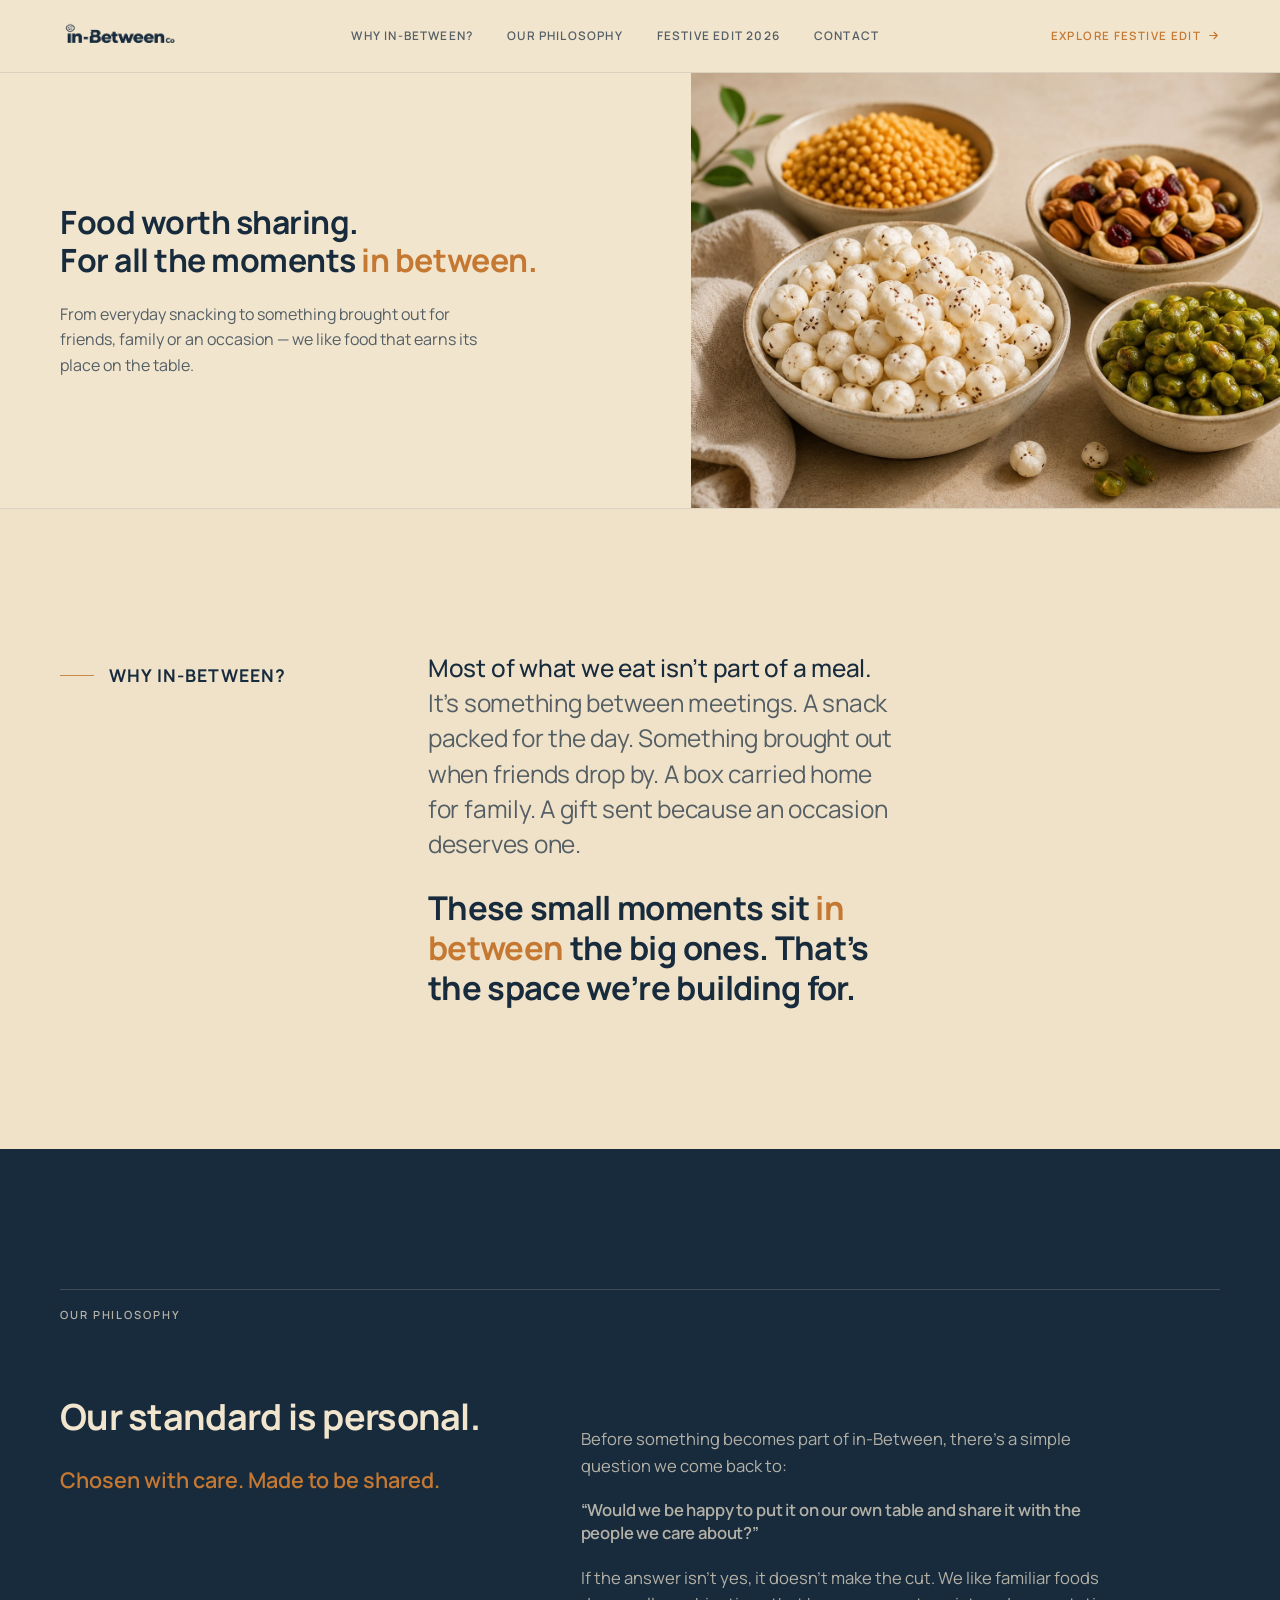
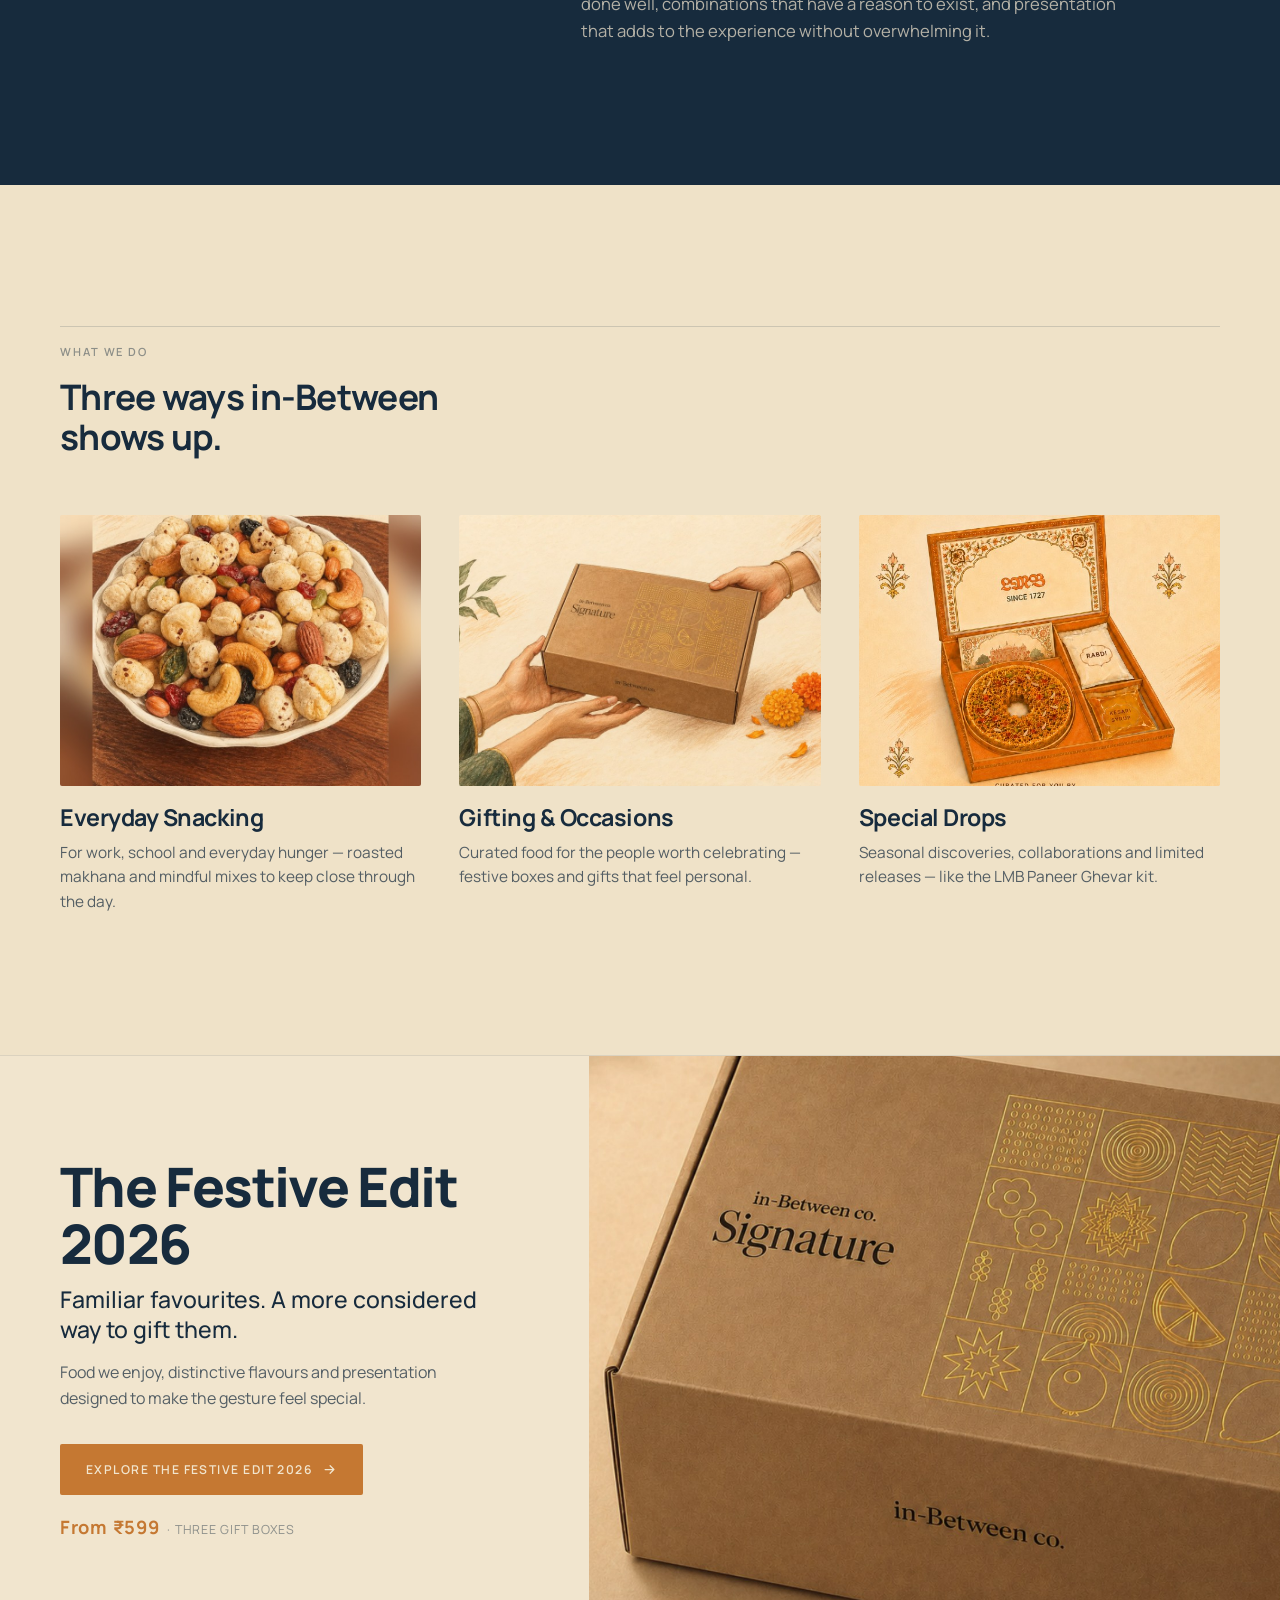
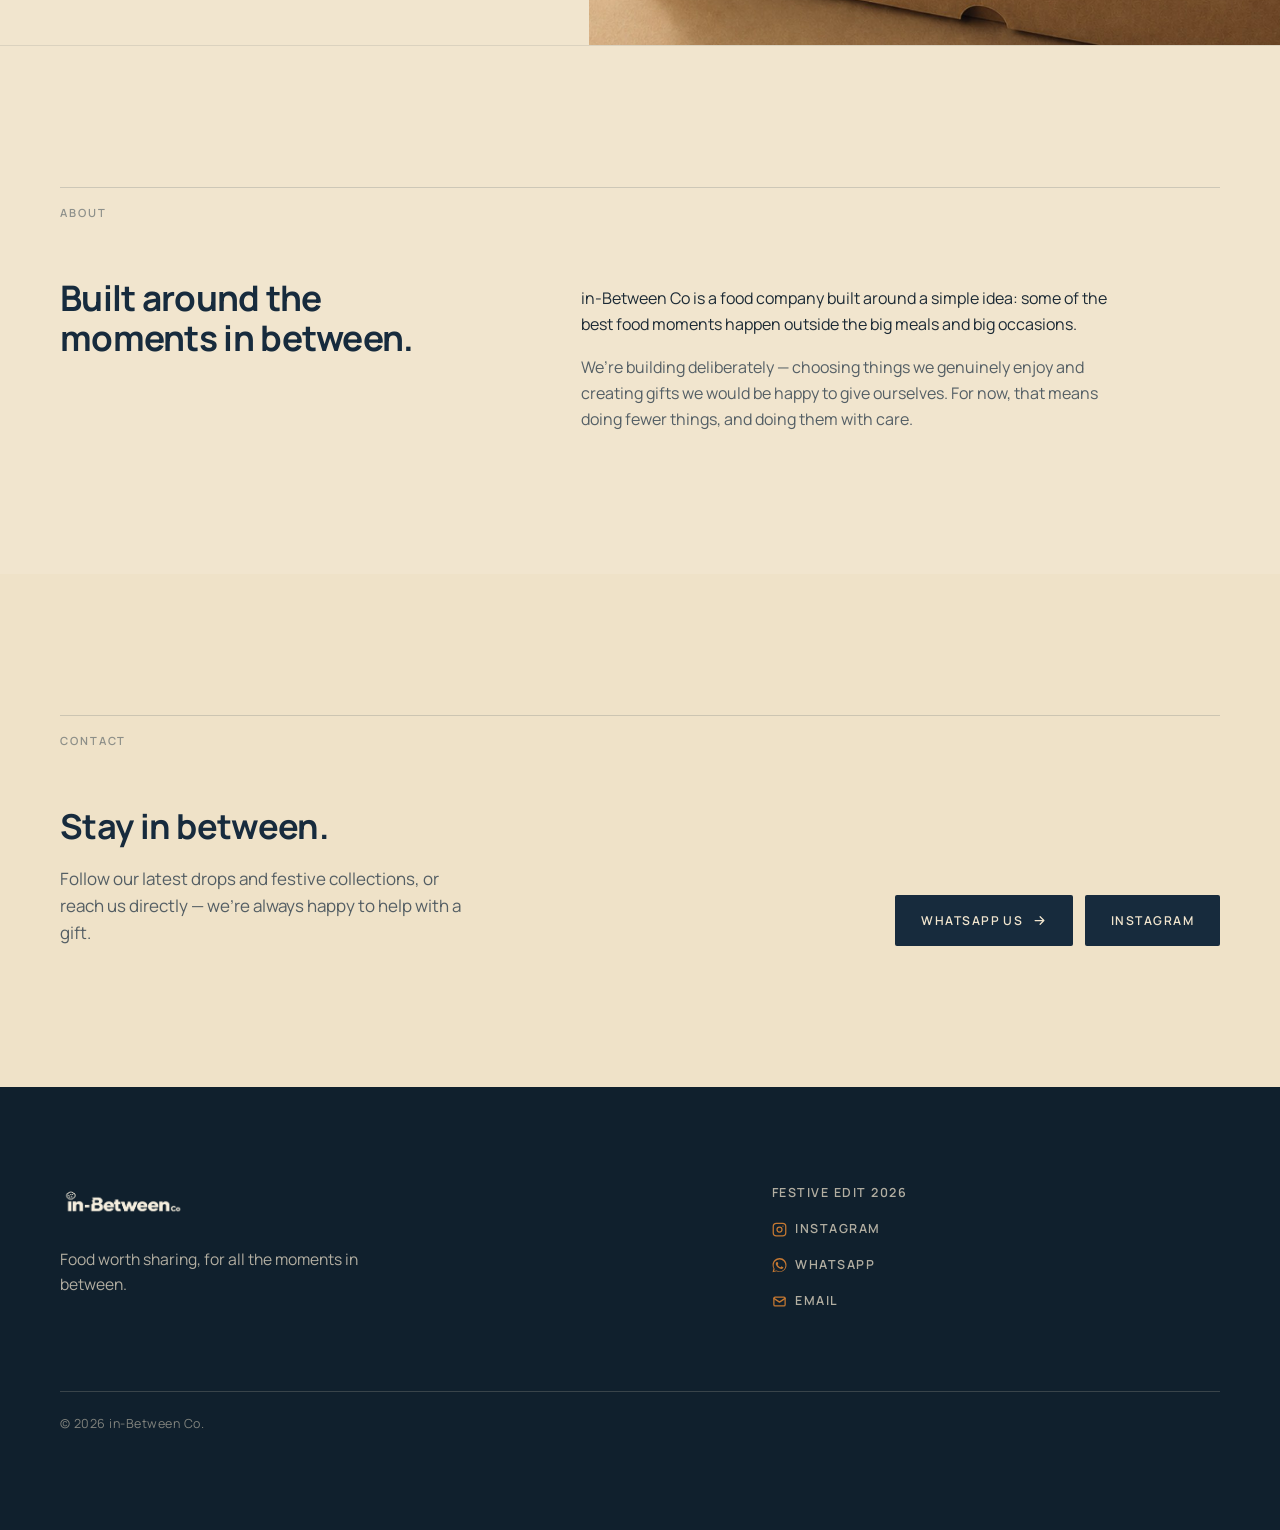
==== index.html @ cd6dfd9f "Everyday Snacking tile: show the full bowl clearly Recompose the tile so the whole bowl and rim are " ====
<!doctype html>
<html lang="en">
<head>
  <meta charset="utf-8" />
  <meta name="viewport" content="width=device-width, initial-scale=1" />
  <title>in-Between Co | Food worth sharing</title>
  <meta name="description" content="Food worth sharing, for all the moments in between. Explore The Festive Edit 2026 — the Signature, Prestige and Dry Fruit Quartet gift boxes from in-Between Co." />
  <meta name="theme-color" content="#172B3D" />
  <meta property="og:title" content="in-Between Co | Food worth sharing" />
  <meta property="og:description" content="For all the moments in between. Explore The Festive Edit 2026." />
  <meta property="og:type" content="website" />
  <meta property="og:image" content="assets/hero.jpg" />
  <link rel="icon" href="assets/logo.png" />
  <link rel="preconnect" href="https://fonts.googleapis.com" />
  <link rel="preconnect" href="https://fonts.gstatic.com" crossorigin />
  <link href="https://fonts.googleapis.com/css2?family=Manrope:wght@300;400;500;600;700;800&display=swap" rel="stylesheet" />
  <link rel="stylesheet" href="css/styles.css?v=10" />
  <script>document.documentElement.className += " js";</script>
</head>
<body>

  <header class="header" id="header">
    <div class="wrap nav">
      <a class="nav__logo" href="index.html" aria-label="in-Between Co home"><img src="assets/logo.png" alt="in-Between Co" /></a>
      <nav class="nav__links" aria-label="Primary">
        <a href="#why">Why in-Between?</a>
        <a href="#philosophy">Our Philosophy</a>
        <a href="#festive">Festive Edit 2026</a>
        <a href="#contact">Contact</a>
      </nav>
      <div class="nav__right">
        <a class="nav__cta desk" href="festive.html">Explore Festive Edit
          <svg viewBox="0 0 24 24" fill="none" stroke="currentColor" stroke-width="2" stroke-linecap="round" stroke-linejoin="round"><path d="M5 12h14M13 6l6 6-6 6"/></svg>
        </a>
        <button class="nav__toggle" id="navToggle" aria-label="Open menu" aria-expanded="false" aria-controls="mobileNav"><span></span><span></span><span></span></button>
      </div>
    </div>
  </header>

  <nav class="mobile-nav" id="mobileNav" aria-label="Mobile">
    <a class="mlink" href="#why">Why in-Between?</a>
    <a class="mlink" href="#philosophy">Our Philosophy</a>
    <a class="mlink" href="#festive">Festive Edit 2026</a>
    <a class="mlink" href="#contact">Contact</a>
    <div class="mobile-nav__foot">
      <a class="btn btn--saffron" href="festive.html">Explore the Festive Edit 2026
        <svg viewBox="0 0 24 24" fill="none" stroke="currentColor" stroke-width="2" stroke-linecap="round" stroke-linejoin="round"><path d="M5 12h14M13 6l6 6-6 6"/></svg>
      </a>
    </div>
  </nav>

  <main>

    <!-- 1 — HERO -->
    <section class="hero">
      <div class="split split--tl">
        <div class="split__text">
          <div class="split__inner">
            <h1 class="reveal">Food worth sharing.<br>For all the moments <span class="accent">in between.</span></h1>
            <p class="hero__body reveal d1">From everyday snacking to something brought out for friends, family or an occasion — we like food that earns its place on the table.</p>
          </div>
        </div>
        <div class="split__media hero__media reveal-img">
          <img src="assets/hero.jpg" alt="Bowls of makhana, roasted edamame, dry-fruit mix and millet on a warm neutral table" width="1536" height="1024" fetchpriority="high" />
        </div>
      </div>
    </section>

    <!-- 2 — WHY IN-BETWEEN -->
    <section class="why section" id="why">
      <div class="wrap">
        <div class="why__grid">
          <div class="why__aside reveal">
            <span class="label">Why in-Between?</span>
          </div>
          <p class="why__stanza reveal d1">
            Most of what we eat isn’t part of a meal.<br>
            <span class="soft">It’s something between meetings. A snack packed for the day. Something brought out when friends drop by. A box carried home for family. A gift sent because an occasion deserves one.</span>
            <span class="why__final">These small moments sit <span class="accent">in between</span> the big ones. That’s the space we’re building for.</span>
          </p>
        </div>
      </div>
    </section>

    <!-- 3 — OUR PHILOSOPHY -->
    <section class="philosophy section" id="philosophy">
      <div class="wrap">
        <div class="marker reveal"><span>Our Philosophy</span></div>
        <div class="philosophy__grid">
          <div class="philosophy__lead">
            <h2 class="reveal">Our standard is personal.</h2>
            <p class="close reveal d1">Chosen with care. Made to be shared.</p>
          </div>
          <div class="philosophy__main">
            <div class="philosophy__body">
              <p class="reveal">Before something becomes part of in-Between, there’s a simple question we come back to:</p>
              <p class="philosophy__q reveal d1">“Would we be happy to put it on our own table and share it with the people we care about?”</p>
              <p class="reveal d2">If the answer isn’t yes, it doesn’t make the cut. We like familiar foods done well, combinations that have a reason to exist, and presentation that adds to the experience without overwhelming it.</p>
            </div>
          </div>
        </div>
      </div>
    </section>

    <!-- 4 — WHAT WE DO (brand architecture) -->
    <section class="pillars section" id="what">
      <div class="wrap">
        <div class="pillars__head">
          <div class="marker reveal"><span>What we do</span></div>
          <h2 class="reveal d1">Three ways in-Between shows up.</h2>
        </div>
        <div class="pillars__grid">
          <article class="pillar reveal">
            <div class="pillar__media reveal-img"><img src="assets/snacking-bowl.jpg?v=2" alt="A full bowl of roasted makhana and dry-fruit mix" loading="lazy" /></div>
            <h3>Everyday Snacking</h3>
            <p>For work, school and everyday hunger — roasted makhana and mindful mixes to keep close through the day.</p>
          </article>
          <article class="pillar reveal d1">
            <div class="pillar__media reveal-img"><img src="assets/gifting-box.jpg" alt="Two people passing an in-Between Co Signature gift box" loading="lazy" /></div>
            <h3>Gifting &amp; Occasions</h3>
            <p>Curated food for the people worth celebrating — festive boxes and gifts that feel personal.</p>
          </article>
          <article class="pillar reveal d2">
            <div class="pillar__media reveal-img"><img src="assets/special-drop.jpg" alt="The LMB Paneer Ghevar kit — an in-Between festive collaboration with LMB Jaipur" loading="lazy" /></div>
            <h3>Special Drops</h3>
            <p>Seasonal discoveries, collaborations and limited releases — like the LMB Paneer Ghevar kit.</p>
          </article>
        </div>
      </div>
    </section>

    <!-- 5 — FESTIVE EDIT (routes to the full collection on festive.html) -->
    <section class="festband" id="festive">
      <div class="split split--tl">
        <div class="split__text">
          <div class="split__inner">
            <h2 class="reveal">The Festive Edit 2026</h2>
            <p class="festband__sub reveal d1">Familiar favourites. A more considered way to gift them.</p>
            <p class="festband__body reveal d2">Food we enjoy, distinctive flavours and presentation designed to make the gesture feel special.</p>
            <div class="festband__actions reveal d2">
              <a class="btn btn--saffron" href="festive.html">Explore the Festive Edit 2026
                <svg viewBox="0 0 24 24" fill="none" stroke="currentColor" stroke-width="2" stroke-linecap="round" stroke-linejoin="round"><path d="M5 12h14M13 6l6 6-6 6"/></svg>
              </a>
              <span class="festband__note"><b>From ₹599</b> · three gift boxes</span>
            </div>
          </div>
        </div>
        <div class="split__media reveal-img">
          <img src="assets/signature-closed.jpg?v=2" alt="The in-Between Signature festive gift box, closed" width="1050" height="970" loading="lazy" />
        </div>
      </div>
    </section>

    <!-- 6 — ABOUT -->
    <section class="about section">
      <div class="wrap">
        <div class="marker reveal"><span>About</span></div>
        <div class="about__grid" style="margin-top:clamp(32px,5vw,56px)">
          <h2 class="reveal">Built around the moments in between.</h2>
          <div class="about__body">
            <p class="reveal d1">in-Between Co is a food company built around a simple idea: some of the best food moments happen outside the big meals and big occasions.</p>
            <p class="reveal d2">We’re building deliberately — choosing things we genuinely enjoy and creating gifts we would be happy to give ourselves. For now, that means doing fewer things, and doing them with care.</p>
          </div>
        </div>
      </div>
    </section>

    <!-- 7 — CONTACT -->
    <section class="contact section" id="contact">
      <div class="wrap">
        <div class="marker reveal"><span>Contact</span></div>
        <div class="contact__grid" style="margin-top:clamp(32px,5vw,56px)">
          <div>
            <h2 class="reveal">Stay in between.</h2>
            <p class="contact__body reveal d1">Follow our latest drops and festive collections, or reach us directly — we’re always happy to help with a gift.</p>
          </div>
          <div class="contact__cta reveal d1" style="display:flex;gap:12px;flex-wrap:wrap">
            <a class="btn" href="https://wa.me/919910493207?text=Hi%20in-Between%20Co%2C%20I'd%20like%20to%20know%20more." target="_blank" rel="noopener">WhatsApp us
              <svg viewBox="0 0 24 24" fill="none" stroke="currentColor" stroke-width="2" stroke-linecap="round" stroke-linejoin="round"><path d="M5 12h14M13 6l6 6-6 6"/></svg>
            </a>
            <a class="btn btn--outline" href="https://instagram.com/eatinbetween.co" target="_blank" rel="noopener">Instagram</a>
          </div>
        </div>
      </div>
    </section>

  </main>

  <footer class="footer">
    <div class="wrap">
      <div class="footer__top">
        <div>
          <img class="footer__logo" src="assets/logo-light.png" alt="in-Between Co" />
          <p class="footer__tag">Food worth sharing, for all the moments in between.</p>
        </div>
        <nav class="footer__links" aria-label="Footer">
          <a href="festive.html">Festive Edit 2026</a>
          <a href="https://instagram.com/eatinbetween.co" target="_blank" rel="noopener" aria-label="Instagram">
            <svg viewBox="0 0 24 24" fill="none" stroke="currentColor" stroke-width="2" stroke-linecap="round" stroke-linejoin="round"><rect x="2" y="2" width="20" height="20" rx="5"/><circle cx="12" cy="12" r="4"/><circle cx="17.5" cy="6.5" r="1" fill="currentColor" stroke="none"/></svg>
            Instagram
          </a>
          <a href="https://wa.me/919910493207" target="_blank" rel="noopener" aria-label="WhatsApp">
            <svg viewBox="0 0 24 24" fill="currentColor" aria-hidden="true"><path d="M17.5 14.38c-.3-.15-1.76-.87-2.03-.97-.27-.1-.47-.15-.67.15-.2.3-.77.97-.94 1.16-.17.2-.35.22-.65.07-.3-.15-1.26-.46-2.4-1.48-.89-.79-1.49-1.77-1.66-2.07-.17-.3-.02-.46.13-.61.13-.13.3-.35.45-.52.15-.17.2-.3.3-.5.1-.2.05-.37-.02-.52-.08-.15-.67-1.62-.92-2.22-.24-.58-.49-.5-.67-.51l-.57-.01c-.2 0-.52.07-.79.37-.27.3-1.04 1.02-1.04 2.48 0 1.46 1.07 2.88 1.22 3.08.15.2 2.1 3.2 5.08 4.49.71.31 1.26.49 1.69.62.71.23 1.36.19 1.87.12.57-.09 1.76-.72 2.01-1.41.25-.7.25-1.29.17-1.42-.07-.12-.27-.2-.57-.35zM12.05 21.5h-.01a9.4 9.4 0 0 1-4.79-1.31l-.34-.2-3.56.93.95-3.47-.22-.36a9.38 9.38 0 0 1-1.44-5A9.44 9.44 0 0 1 18.7 5.34a9.38 9.38 0 0 1 2.77 6.68 9.45 9.45 0 0 1-9.42 9.48zM20.5 3.49A11.13 11.13 0 0 0 12.05.02C5.9.02.9 5.02.9 11.16c0 1.97.51 3.88 1.5 5.57L.8 22.98l6.4-1.68a11.1 11.1 0 0 0 4.85 1.11h.01c6.15 0 11.15-5 11.15-11.14 0-2.98-1.16-5.78-3.27-7.89z"/></svg>
            WhatsApp
          </a>
          <a href="mailto:Between@eatinbetween.com" aria-label="Email">
            <svg viewBox="0 0 24 24" fill="none" stroke="currentColor" stroke-width="2" stroke-linecap="round" stroke-linejoin="round"><rect x="3" y="5" width="18" height="14" rx="2"/><path d="m3 7 9 6 9-6"/></svg>
            Email
          </a>
        </nav>
      </div>
      <div class="footer__bottom">
        <p>© 2026 in-Between Co.</p>
      </div>
    </div>
  </footer>

  <script src="js/main.js"></script>
</body>
</html>
---- css/styles.css ----
/* ============================================================
   in-Between Co — Website (editorial art direction)
   Brand LOCKED: Instrument Serif + Manrope · warm cream /
   Midnight Indigo / Burnt Saffron / muted ochre.
   Language: editorial, asymmetric, photography-led, squared,
   hairline structure, generous whitespace. No card chrome.
   ============================================================ */

:root {
  --cream:      #F1E5CE;
  --cream-2:    #EFE2C8;   /* slightly deeper cream for alt sections */
  --paper:      #F7EFDD;
  --indigo:     #172B3D;
  --indigo-2:   #10202D;
  --saffron:    #C57832;
  --saffron-deep:#AA6222;
  --ochre:      #B39862;

  --ink:        #1C2A35;
  --ink-soft:   rgba(23,43,61,.72);
  --ink-faint:  rgba(23,43,61,.46);
  --line:       rgba(23,43,61,.16);
  --line-soft:  rgba(23,43,61,.10);
  --on-dark:    #F1E5CE;
  --on-dark-soft: rgba(241,229,206,.72);
  --on-dark-line: rgba(241,229,206,.18);

  --sans:  "Manrope", -apple-system, BlinkMacSystemFont, "Segoe UI", Roboto, sans-serif;
  --serif: var(--sans); /* unified: one common font (Manrope) everywhere */

  --maxw: 1280px;
  --gutter: clamp(22px, 5vw, 60px);
  --edge: max(0px, calc((100vw - var(--maxw)) / 2));
  --r: 2px;
  --ease: cubic-bezier(.4,.14,.16,1);
  --section: clamp(88px, 11vw, 176px);
}

/* Reset */
*, *::before, *::after { box-sizing: border-box; }
* { margin: 0; }
html { -webkit-text-size-adjust: 100%; scroll-behavior: smooth; overflow-x: hidden; }
body {
  font-family: var(--sans);
  color: var(--ink);
  background: var(--cream);
  font-size: 17px; line-height: 1.6; font-weight: 400;
  -webkit-font-smoothing: antialiased;
  text-rendering: optimizeLegibility;
  overflow-x: hidden;
}
img, svg, picture { display: block; max-width: 100%; }
a { color: inherit; text-decoration: none; }
button { font: inherit; color: inherit; background: none; border: none; cursor: pointer; }
ul { list-style: none; padding: 0; }
:focus-visible { outline: 2px solid var(--saffron); outline-offset: 3px; }
::selection { background: var(--saffron); color: var(--paper); }

h1,h2,h3,h4 { font-family: var(--sans); font-weight: 700; line-height: 1.14; letter-spacing: -0.02em; color: var(--indigo); }

/* Micro-label / eyebrow */
.label {
  display: inline-flex; align-items: center; gap: .85em;
  font-family: var(--sans); font-size: .7rem; font-weight: 600;
  letter-spacing: .2em; text-transform: uppercase; color: var(--saffron);
}
.label::before { content: ""; width: 30px; height: 1px; background: currentColor; opacity: .85; }
.label--muted { color: var(--ink-faint); }

/* Layout */
.wrap { width: 100%; max-width: var(--maxw); margin-inline: auto; padding-inline: var(--gutter); }
.section { padding-block: var(--section); }
.lede { font-size: clamp(1.05rem, 1.4vw, 1.2rem); color: var(--ink-soft); line-height: 1.58; }

/* Editorial section marker: hairline rule + label + number */
.marker {
  display: flex; align-items: center; justify-content: space-between; gap: 20px;
  border-top: 1px solid var(--line);
  padding-top: 16px;
  font-size: .7rem; letter-spacing: .17em; text-transform: uppercase;
}
.marker span { color: var(--ink-faint); font-weight: 600; }
.marker b { color: var(--saffron); font-weight: 600; font-family: var(--sans); }

/* Buttons — rectangular, uppercase, editorial */
.btn {
  display: inline-flex; align-items: center; gap: .7em;
  padding: 16px 26px;
  background: var(--indigo); color: var(--cream);
  font-size: .76rem; font-weight: 600; letter-spacing: .12em; text-transform: uppercase;
  border-radius: var(--r);
  transition: background .3s var(--ease), color .3s var(--ease);
}
.btn svg { width: 15px; height: 15px; transition: transform .3s var(--ease); }
.btn:hover { background: var(--indigo-2); }
.btn:hover svg { transform: translateX(4px); }
.btn--saffron { background: var(--saffron); }
.btn--saffron:hover { background: var(--saffron-deep); }
.btn--light { background: var(--cream); color: var(--indigo); }
.btn--light:hover { background: var(--paper); color: var(--indigo); }

/* Uppercase underline link (secondary CTA) */
.ulink {
  display: inline-flex; align-items: center; gap: .6em;
  font-size: .74rem; font-weight: 600; letter-spacing: .12em; text-transform: uppercase;
  color: var(--indigo); padding-bottom: 5px;
  border-bottom: 1px solid var(--indigo);
  transition: color .3s var(--ease), border-color .3s var(--ease), gap .3s var(--ease);
}
.ulink svg { width: 14px; height: 14px; transition: transform .3s var(--ease); }
.ulink:hover { color: var(--saffron); border-color: var(--saffron); gap: .85em; }
.ulink:hover svg { transform: translateX(3px); }
.ulink--saffron { color: var(--saffron); border-color: var(--saffron); }
.ulink--light { color: var(--cream); border-color: rgba(241,229,206,.5); }
.ulink--light:hover { color: var(--saffron); border-color: var(--saffron); }

/* ============================================================
   Header
   ============================================================ */
.header {
  position: sticky; top: 0; z-index: 60;
  background: color-mix(in srgb, var(--cream) 86%, transparent);
  backdrop-filter: blur(10px); -webkit-backdrop-filter: blur(10px);
  border-bottom: 1px solid var(--line-soft);
  transition: background .4s var(--ease), border-color .4s var(--ease);
}
.header.scrolled { background: color-mix(in srgb, var(--cream) 95%, transparent); border-bottom-color: var(--line); }
.nav { display: flex; align-items: center; justify-content: space-between; gap: 28px; height: 72px; }
.nav__logo img { height: 40px; width: auto; }
.nav__links { display: flex; align-items: center; gap: 34px; }
.nav__links a {
  font-size: .74rem; font-weight: 600; letter-spacing: .1em; text-transform: uppercase;
  color: var(--ink-soft); position: relative; padding-block: 6px; transition: color .25s var(--ease);
}
.nav__links a::after { content:""; position:absolute; left:0; bottom:0; height:1px; width:0; background: var(--saffron); transition: width .3s var(--ease); }
.nav__links a:hover, .nav__links a[aria-current="page"] { color: var(--indigo); }
.nav__links a:hover::after, .nav__links a[aria-current="page"]::after { width: 100%; }
.nav__right { display: flex; align-items: center; gap: 22px; }
.nav__cta { font-size: .72rem; font-weight: 600; letter-spacing: .12em; text-transform: uppercase; color: var(--saffron); display: inline-flex; align-items: center; gap: .5em; transition: gap .3s var(--ease); }
.nav__cta svg { width: 13px; height: 13px; transition: transform .3s var(--ease); }
.nav__cta:hover { gap: .8em; }
.nav__cta:hover svg { transform: translateX(3px); }

.nav__toggle { display: none; width: 40px; height: 40px; position: relative; }
.nav__toggle span { position: absolute; left: 9px; right: 9px; height: 1.5px; background: var(--indigo); transition: transform .35s var(--ease), opacity .2s var(--ease); }
.nav__toggle span:nth-child(1){ top: 15px; }
.nav__toggle span:nth-child(2){ top: 20px; }
.nav__toggle span:nth-child(3){ top: 25px; }
body.nav-open .nav__toggle span:nth-child(1){ transform: translateY(5px) rotate(45deg); }
body.nav-open .nav__toggle span:nth-child(2){ opacity: 0; }
body.nav-open .nav__toggle span:nth-child(3){ transform: translateY(-5px) rotate(-45deg); }

.mobile-nav { position: fixed; inset: 0; z-index: 55; background: var(--cream); padding: 100px var(--gutter) 44px; display: flex; flex-direction: column; gap: 2px; transform: translateY(-100%); visibility: hidden; transition: transform .5s var(--ease); }
body.nav-open .mobile-nav { transform: none; visibility: visible; }
.mobile-nav a.mlink { font-family: var(--serif); font-size: 2rem; color: var(--indigo); padding: 13px 0; border-bottom: 1px solid var(--line); display: flex; align-items: baseline; gap: 14px; }
.mobile-nav a.mlink i { font-family: var(--sans); font-style: normal; font-size: .7rem; letter-spacing: .12em; color: var(--saffron); }
.mobile-nav__foot { margin-top: auto; padding-top: 24px; }
.mobile-nav__foot .btn { width: 100%; justify-content: center; }

/* ============================================================
   Full-bleed split (asymmetric image + text)
   ============================================================ */
/* Full-bleed split: image anchors to the page edge and fills the screen
   on laptops; heights kept gentle/refined (not aggressive). */
.split { display: grid; align-items: stretch; }
.split__text { display: flex; flex-direction: column; justify-content: center; padding-block: var(--section); }
.split__inner { width: 100%; max-width: 40rem; }
.split__media { position: relative; align-self: stretch; }
.split__media img { width: 100%; height: 100%; object-fit: cover; }
.split__cap { position: absolute; left: 18px; bottom: 16px; font-size: .64rem; letter-spacing: .14em; text-transform: uppercase; color: var(--on-dark); background: rgba(16,32,45,.62); padding: 7px 12px; border-radius: var(--r); backdrop-filter: blur(3px); }

/* text on left, media bleeds right */
.split--tl { grid-template-columns: minmax(0,46fr) minmax(0,54fr); }
.split--tl .split__text { padding-inline: calc(var(--edge) + var(--gutter)) clamp(30px,4vw,68px); }
/* text on right, media bleeds left */
.split--tr { grid-template-columns: minmax(0,54fr) minmax(0,46fr); }
.split--tr .split__text { padding-inline: clamp(30px,4vw,68px) calc(var(--edge) + var(--gutter)); }

/* ============================================================
   Hero
   ============================================================ */
.hero { border-bottom: 1px solid var(--line-soft); }
.hero .split__text { padding-block: clamp(56px,8vw,104px); }
.hero__kicker { margin-bottom: 26px; }
.hero h1 { font-size: clamp(1.35rem, 2.6vw, 1.9rem); line-height: 1.2; letter-spacing: -0.015em; }
.hero h1 .accent { color: var(--saffron); }
.hero__body { margin-top: 22px; max-width: 42ch; font-size: clamp(1rem, 1.2vw, 1.1rem); color: var(--ink-soft); }
.hero__actions { margin-top: 38px; display: flex; flex-wrap: wrap; align-items: center; gap: 18px 30px; }
.hero__media { min-height: clamp(320px, 44vw, 524px); }

/* ============================================================
   Why in-Between — big editorial type, offset
   ============================================================ */
.why { background: var(--cream-2); }
.why__grid { display: grid; grid-template-columns: minmax(0, 3.2fr) minmax(0, 8fr); gap: clamp(24px, 4vw, 56px); }
.why__aside { padding-top: 6px; }
.why__aside .label { font-size: 1.1rem; font-weight: 700; letter-spacing: .06em; color: var(--indigo); }
.why__aside .label::before { width: 34px; background: var(--saffron); }
.why__aside .num { display: none; }
.why__stanza { color: var(--indigo); font-size: clamp(1.15rem, 1.9vw, 1.55rem); line-height: 1.45; letter-spacing: -0.01em; max-width: 32ch; font-weight: 500; }
.why__stanza .soft { color: var(--ink-soft); font-weight: 400; }
.why__final { display: block; margin-top: .8em; font-size: clamp(1.5rem, 2.8vw, 2.05rem); line-height: 1.22; letter-spacing: -0.02em; max-width: 24ch; font-weight: 700; color: var(--indigo); }
.why__final .accent { color: var(--saffron); }

/* ============================================================
   Philosophy — Midnight Indigo, editorial pull-quote
   ============================================================ */
.philosophy { background: var(--indigo); color: var(--on-dark); }
.philosophy .marker { border-color: var(--on-dark-line); }
.philosophy .marker span { color: var(--on-dark-soft); }
.philosophy__grid { display: grid; grid-template-columns: minmax(0, 5fr) minmax(0, 7fr); gap: clamp(30px, 5vw, 80px); align-items: start; margin-top: clamp(40px,6vw,72px); }
.philosophy__lead h2 { color: var(--cream); font-size: clamp(1.6rem, 3vw, 2.25rem); }
.philosophy__lead .close { margin-top: 26px; font-size: clamp(1.05rem,1.7vw,1.35rem); color: var(--saffron); font-weight: 600; }
.philosophy__q { color: var(--cream); font-size: clamp(1.3rem, 2.1vw, 1.7rem); line-height: 1.36; letter-spacing: -0.01em; font-weight: 600; }
.philosophy__body { margin-top: 30px; display: grid; gap: 20px; max-width: 54ch; }
.philosophy__body p { color: var(--on-dark-soft); font-size: clamp(1.02rem,1.3vw,1.12rem); }

/* ============================================================
   Festive intro — image bleeds left, text right
   ============================================================ */
.festive-intro { background: var(--cream); border-block: 1px solid var(--line-soft); }
.festive-intro .split__media { min-height: clamp(360px, 46vw, 600px); background: var(--paper); }
.festive-intro__kicker { margin-bottom: 24px; }
.festive-intro h2 { font-size: clamp(2.1rem, 4.4vw, 3.25rem); line-height: 1.06; }
.festive-intro__body { margin-top: 24px; max-width: 40ch; color: var(--ink-soft); font-size: clamp(1.02rem,1.3vw,1.14rem); }
.festive-intro__cta { margin-top: 32px; }

/* ============================================================
   Collection — Signature feature band + editorial duo
   ============================================================ */
.collection { background: var(--cream-2); }
.collection__head { margin-bottom: clamp(36px, 5vw, 60px); }
.collection__head h2 { font-size: clamp(1.55rem, 2.8vw, 2.2rem); margin-top: 18px; max-width: 20ch; }

/* Signature feature */
.feature { display: grid; grid-template-columns: minmax(0,7fr) minmax(0,5fr); gap: clamp(28px, 4vw, 64px); align-items: center; }
.feature__media { background: var(--paper); }
.feature__media img { width: 100%; height: 100%; object-fit: cover; aspect-ratio: 12/7; }
.feature__no { font-size: .7rem; font-weight: 600; letter-spacing: .17em; text-transform: uppercase; color: var(--saffron); }
.feature h3 { font-size: clamp(1.45rem, 2.4vw, 1.9rem); margin-top: 8px; }
.feature__desc { margin-top: 14px; color: var(--ink-soft); max-width: 40ch; }
.feature__price { margin-top: 20px; font-size: 1.5rem; font-weight: 700; color: var(--indigo); }
.contents { margin-top: 20px; display: grid; gap: 0; max-width: 40ch; }
.contents li { display: flex; align-items: baseline; gap: 12px; font-size: .96rem; color: var(--ink); padding: 11px 0; border-top: 1px solid var(--line-soft); }
.contents li:first-child { border-top: none; padding-top: 4px; }
.contents .idx { color: var(--saffron); font-size: .95rem; min-width: 14px; font-weight: 700; }
.feature__cta { margin-top: 26px; }

/* Prestige + Quartet duo — no card chrome */
.duo { margin-top: clamp(52px, 7vw, 96px); display: grid; grid-template-columns: 1fr 1fr; gap: clamp(28px, 4vw, 60px); }
.item__media { background: var(--paper); overflow: hidden; }
.item__media img { width: 100%; height: 100%; object-fit: cover; aspect-ratio: 3/2; transition: transform .9s var(--ease); }
.item:hover .item__media img { transform: scale(1.035); }
.item__head { display: flex; justify-content: space-between; align-items: baseline; gap: 18px; margin-top: 22px; border-top: 1px solid var(--line); padding-top: 18px; }
.item__head h3 { font-size: clamp(1.3rem, 2vw, 1.6rem); }
.item__head .price { font-size: 1.3rem; font-weight: 700; color: var(--indigo); white-space: nowrap; }
.item__desc { margin-top: 12px; color: var(--ink-soft); font-size: .97rem; max-width: 40ch; }
.item__contents { margin-top: 12px; color: var(--ink-faint); font-size: .86rem; }
.item__cta { margin-top: 20px; }

/* ============================================================
   About — asymmetric editorial
   ============================================================ */
.about { background: var(--cream); }
.about__grid { display: grid; grid-template-columns: minmax(0, 5fr) minmax(0, 7fr); gap: clamp(28px, 5vw, 90px); align-items: start; }
.about h2 { font-size: clamp(1.55rem, 2.9vw, 2.2rem); line-height: 1.16; max-width: 16ch; }
.about__body { display: grid; gap: 18px; padding-top: 8px; }
.about__body p { color: var(--ink-soft); font-size: clamp(1rem, 1.2vw, 1.12rem); line-height: 1.62; max-width: 56ch; }
.about__body p:first-child { color: var(--ink); }

/* ============================================================
   Contact / corporate — hairline band
   ============================================================ */
.contact { background: var(--cream-2); }
.contact__grid { display: grid; grid-template-columns: minmax(0, 7fr) minmax(0, 5fr); gap: clamp(28px, 5vw, 72px); align-items: end; }
.contact h2 { font-size: clamp(1.55rem, 2.8vw, 2.15rem); max-width: 16ch; }
.contact__body { margin-top: 20px; color: var(--ink-soft); max-width: 42ch; }
.contact__cta { justify-self: start; }
@media (min-width: 901px) { .contact__cta { justify-self: end; } }

/* ============================================================
   Festive band (distinct festive entry, homepage)
   ============================================================ */
/* ============================================================
   What we do — three-vertical brand architecture
   ============================================================ */
.pillars { background: var(--cream-2); }
.pillars__head { margin-bottom: clamp(36px, 5vw, 58px); }
.pillars__head h2 { font-size: clamp(1.55rem, 2.8vw, 2.2rem); margin-top: 16px; max-width: 20ch; }
.pillars__grid { display: grid; grid-template-columns: repeat(3, 1fr); gap: clamp(24px, 3vw, 44px); }
.pillar__media { overflow: hidden; border-radius: var(--r); background: var(--paper); }
.pillar__media img { width: 100%; height: 100%; object-fit: cover; aspect-ratio: 4/3; transition: transform .8s var(--ease); }
.pillar:hover .pillar__media img { transform: scale(1.04); }
.pillar h3 { font-size: clamp(1.2rem, 1.9vw, 1.45rem); margin-top: 18px; }
.pillar p { margin-top: 10px; color: var(--ink-soft); font-size: .96rem; max-width: 40ch; }
@media (max-width: 900px) { .pillars__grid { grid-template-columns: 1fr; max-width: 460px; margin-inline: auto; gap: 32px; } }

/* Product-specific standard strip */
.stdband { background: var(--indigo); color: var(--on-dark); }
.stdband__row { display: flex; flex-wrap: wrap; justify-content: center; align-items: center; gap: 10px 30px; padding-block: 16px; }
.stdband__row li { font-size: .72rem; letter-spacing: .12em; text-transform: uppercase; font-weight: 600; color: var(--on-dark-soft); position: relative; }
.stdband__row li:not(:last-child)::after { content: "·"; color: var(--saffron); position: absolute; right: -17px; }

.festband { background: var(--cream); color: var(--ink); border-block: 1px solid var(--line-soft); }
.festband .split__text { padding-block: clamp(58px, 8vw, 112px); }
.festband h2 { color: var(--indigo); font-size: clamp(2rem, 4.8vw, 3.4rem); font-weight: 800; letter-spacing: -0.03em; line-height: 1.03; }
.festband__sub { margin-top: 14px; color: var(--indigo); font-size: clamp(1.1rem, 1.8vw, 1.45rem); font-weight: 500; max-width: 30ch; line-height: 1.3; }
.festband__body { margin-top: 16px; max-width: 42ch; color: var(--ink-soft); font-size: clamp(1rem, 1.2vw, 1.1rem); }
.festband__actions { margin-top: 32px; display: flex; align-items: center; flex-wrap: wrap; gap: 18px 26px; }
.festband__note { font-size: .78rem; letter-spacing: .06em; color: var(--ink-faint); text-transform: uppercase; }
.festband__note b { color: var(--saffron); font-size: 1.15rem; font-weight: 700; text-transform: none; margin-right: 4px; }
.festband .split__media { min-height: clamp(300px, 40vw, 480px); background: var(--paper); }

/* ============================================================
   Corporate / personalisation — "three ways"
   ============================================================ */
.corp__top { display: grid; grid-template-columns: 1.15fr .85fr; gap: clamp(28px, 4vw, 60px); align-items: center; margin-top: clamp(30px, 5vw, 52px); }
.corp__top .corp__head { margin-top: 0; max-width: none; }
.corp__visual { border-radius: var(--r); overflow: hidden; background: transparent; }
.corp__visual img { width: 100%; display: block; }
@media (max-width: 900px) { .corp__top { grid-template-columns: 1fr; gap: 28px; } .corp__visual { max-width: 460px; } }
.corp__head { max-width: 640px; margin-top: clamp(30px, 5vw, 52px); }
.corp__head h2 { font-size: clamp(1.55rem, 2.8vw, 2.15rem); }
.corp__head p { margin-top: 18px; color: var(--ink-soft); max-width: 46ch; }
.ways { margin-top: clamp(40px, 5vw, 62px); display: grid; grid-template-columns: repeat(3, 1fr); gap: clamp(26px, 3vw, 48px); }
.way { border-top: 1px solid var(--line); padding-top: 22px; }
.way .no { font-size: 1.5rem; font-weight: 700; color: var(--saffron); line-height: 1; }
.way h3 { font-size: 1.2rem; margin-top: 12px; }
.way p { margin-top: 12px; color: var(--ink-soft); font-size: .96rem; }
.corp__note { margin-top: clamp(30px, 4vw, 44px); color: var(--ink-faint); font-size: .86rem; max-width: 60ch; }
.corp__cta { margin-top: 26px; }
@media (max-width: 900px) { .ways { grid-template-columns: 1fr; gap: 26px; } }

/* ============================================================
   Footer
   ============================================================ */
.footer { background: var(--indigo-2); color: var(--on-dark); padding-block: clamp(60px, 8vw, 96px); }
.footer__top { display: grid; grid-template-columns: minmax(0, 1.5fr) minmax(0, 1fr); gap: 48px 40px; align-items: start; }
.footer__logo { height: 42px; width: auto; }
.footer__word { font-family: var(--serif); font-size: clamp(2.6rem, 6vw, 4.5rem); color: var(--cream); line-height: 1; letter-spacing: -0.02em; }
.footer__tag { margin-top: 22px; color: var(--on-dark-soft); max-width: 30ch; font-size: .98rem; }
.footer__links { display: grid; gap: 16px; justify-items: start; align-content: start; }
.footer__links a { display: inline-flex; align-items: center; gap: .65em; font-size: .78rem; font-weight: 600; letter-spacing: .12em; text-transform: uppercase; color: var(--on-dark-soft); transition: color .25s var(--ease); }
.footer__links svg { width: 15px; height: 15px; flex: none; color: var(--saffron); }
.footer__links a:hover { color: var(--saffron); }
.footer__bottom { margin-top: clamp(48px, 7vw, 80px); padding-top: 22px; border-top: 1px solid var(--on-dark-line); display: flex; justify-content: space-between; gap: 14px; flex-wrap: wrap; }
.footer__bottom p, .footer__bottom a { color: rgba(241,229,206,.5); font-size: .78rem; letter-spacing: .04em; }
.footer__bottom a:hover { color: var(--cream); }

/* ============================================================
   FESTIVE PAGE
   ============================================================ */
.fhero { border-bottom: 1px solid var(--line-soft); }
.fhero .split__media { min-height: clamp(340px, 44vw, 540px); background: var(--paper); }
.fhero__kicker { margin-bottom: 24px; }
.fhero h1 { font-size: clamp(1.9rem, 4vw, 3rem); line-height: 1.1; letter-spacing: -0.025em; }
.fhero__body { margin-top: 24px; max-width: 42ch; color: var(--ink-soft); font-size: clamp(1.05rem,1.35vw,1.2rem); }
.fhero__actions { margin-top: 34px; display: flex; flex-wrap: wrap; align-items: center; gap: 18px 30px; }

.fproducts { background: var(--cream); }
.fproduct { padding-block: clamp(56px, 8vw, 104px); border-top: 1px solid var(--line); }
.fproduct:first-child { border-top: none; padding-top: clamp(20px,3vw,40px); }
.fproduct__media { background: var(--paper); overflow: hidden; }
.fproduct__media img { width: 100%; height: 100%; object-fit: cover; transition: transform .9s var(--ease); }
.fproduct:hover .fproduct__media img { transform: scale(1.03); }
.fproduct__info { display: flex; flex-direction: column; }
.fproduct__no { font-size: .7rem; font-weight: 600; letter-spacing: .17em; text-transform: uppercase; color: var(--saffron); }
.fproduct h2 { font-size: clamp(1.5rem, 2.6vw, 2rem); margin-top: 8px; }
.fproduct__desc { margin-top: 14px; color: var(--ink-soft); max-width: 40ch; }
.fproduct__price { margin-top: 20px; display: flex; flex-wrap: wrap; align-items: baseline; gap: 8px 22px; }
.fproduct__price .amt { font-size: 1.5rem; font-weight: 700; color: var(--indigo); }
.fproduct__price .tier { font-size: .95rem; color: var(--ink-soft); }
.fproduct__price .tier b { font-weight: 700; color: var(--saffron); }
.fproduct__meta { margin-top: 20px; display: flex; flex-wrap: wrap; gap: 8px 28px; border-top: 1px solid var(--line-soft); padding-top: 16px; }
.fproduct__meta span { font-size: .82rem; color: var(--ink-soft); }
.fproduct__meta b { font-weight: 700; color: var(--indigo); font-size: 1rem; margin-right: 5px; }
.fproduct__cta { margin-top: 26px; }

/* Desktop editorial grid for festive products (alternating) */
@media (min-width: 901px) {
  .fproduct { display: grid; grid-template-columns: minmax(0,6fr) minmax(0,5fr); gap: clamp(32px,5vw,80px); align-items: center; }
  .fproduct__info { justify-content: center; }
  .fproduct:nth-child(even) .fproduct__media { order: 2; }
  .fproduct--lead { grid-template-columns: minmax(0,7fr) minmax(0,5fr); }
  .fproduct__media img { aspect-ratio: 12/8; }
  .fproduct--lead .fproduct__media img { aspect-ratio: 12/7; }
}
@media (max-width: 900px) {
  .fproduct__media { margin-bottom: 26px; }
  .fproduct__media img { aspect-ratio: 3/2; }
}

/* ============================================================
   Desktop: gentle, balanced hero image height (not stretched tall)
   ============================================================ */
@media (min-width: 901px) {
  .hero .split, .fhero .split { align-items: center; }
  .hero .split--tl { grid-template-columns: minmax(0,54fr) minmax(0,46fr); }
  .hero .split__text, .fhero .split__text { padding-block: clamp(44px, 4.5vw, 74px); }
  .hero h1 { font-size: clamp(1.6rem, 2.6vw, 2rem); }
  .fhero h1 { font-size: clamp(1.7rem, 2.9vw, 2.3rem); }
  .hero__media, .fhero .split__media { min-height: 0; align-self: center; }
  .hero__media img, .fhero .split__media img { height: clamp(400px, 34vw, 500px); }
}

/* ============================================================
   Reveal (restrained) — JS-gated
   ============================================================ */
html.js .reveal { opacity: 0; transform: translateY(16px); transition: opacity .8s var(--ease), transform .8s var(--ease); }
html.js .reveal.in { opacity: 1; transform: none; }
html.js .reveal-img { opacity: 0; transform: scale(1.02); transition: opacity 1s var(--ease), transform 1.3s var(--ease); }
html.js .reveal-img.in { opacity: 1; transform: none; }
html.js .reveal.d1 { transition-delay: .08s; }
html.js .reveal.d2 { transition-delay: .16s; }
html.js .reveal.d3 { transition-delay: .24s; }
@media (prefers-reduced-motion: reduce) {
  * { animation: none !important; scroll-behavior: auto !important; }
  html.js .reveal, html.js .reveal-img { opacity: 1; transform: none; transition: none; }
}

/* ============================================================
   Responsive
   ============================================================ */
@media (max-width: 900px) {
  .nav__links, .nav__cta.desk { display: none; }
  .nav__toggle { display: block; }

  .split { grid-template-columns: 1fr !important; }
  .split__text { padding-inline: var(--gutter) !important; padding-block: clamp(48px,9vw,76px) !important; }
  .split__inner { max-width: none; }
  .split__media { min-height: 0 !important; }
  .split__media img { aspect-ratio: 4/3; }
  /* Mobile hero: text first, then image */
  .hero .split__media { order: 2; }
  .hero__media img { aspect-ratio: 5/4; height: auto; }
  .fhero .split__media { order: -1; }

  .why__grid { grid-template-columns: 1fr; gap: 20px; }
  .why__aside .num { display: inline-block; margin: 0 0 0 12px; font-size: 1.6rem; vertical-align: middle; }
  .philosophy__grid, .about__grid, .contact__grid { grid-template-columns: 1fr; }
  .feature { grid-template-columns: 1fr; gap: 26px; }
  .feature__media { order: -1; }
  .duo { grid-template-columns: 1fr; gap: 44px; }
  .contact__grid { gap: 26px; }
  .footer__top { grid-template-columns: 1fr; gap: 36px; }
}
@media (max-width: 560px) {
  body { font-size: 16px; }
  .nav { height: 62px; }
  .hero__actions .btn { flex: 1 1 auto; justify-content: center; }
  .item__head { flex-direction: column; gap: 6px; }
}
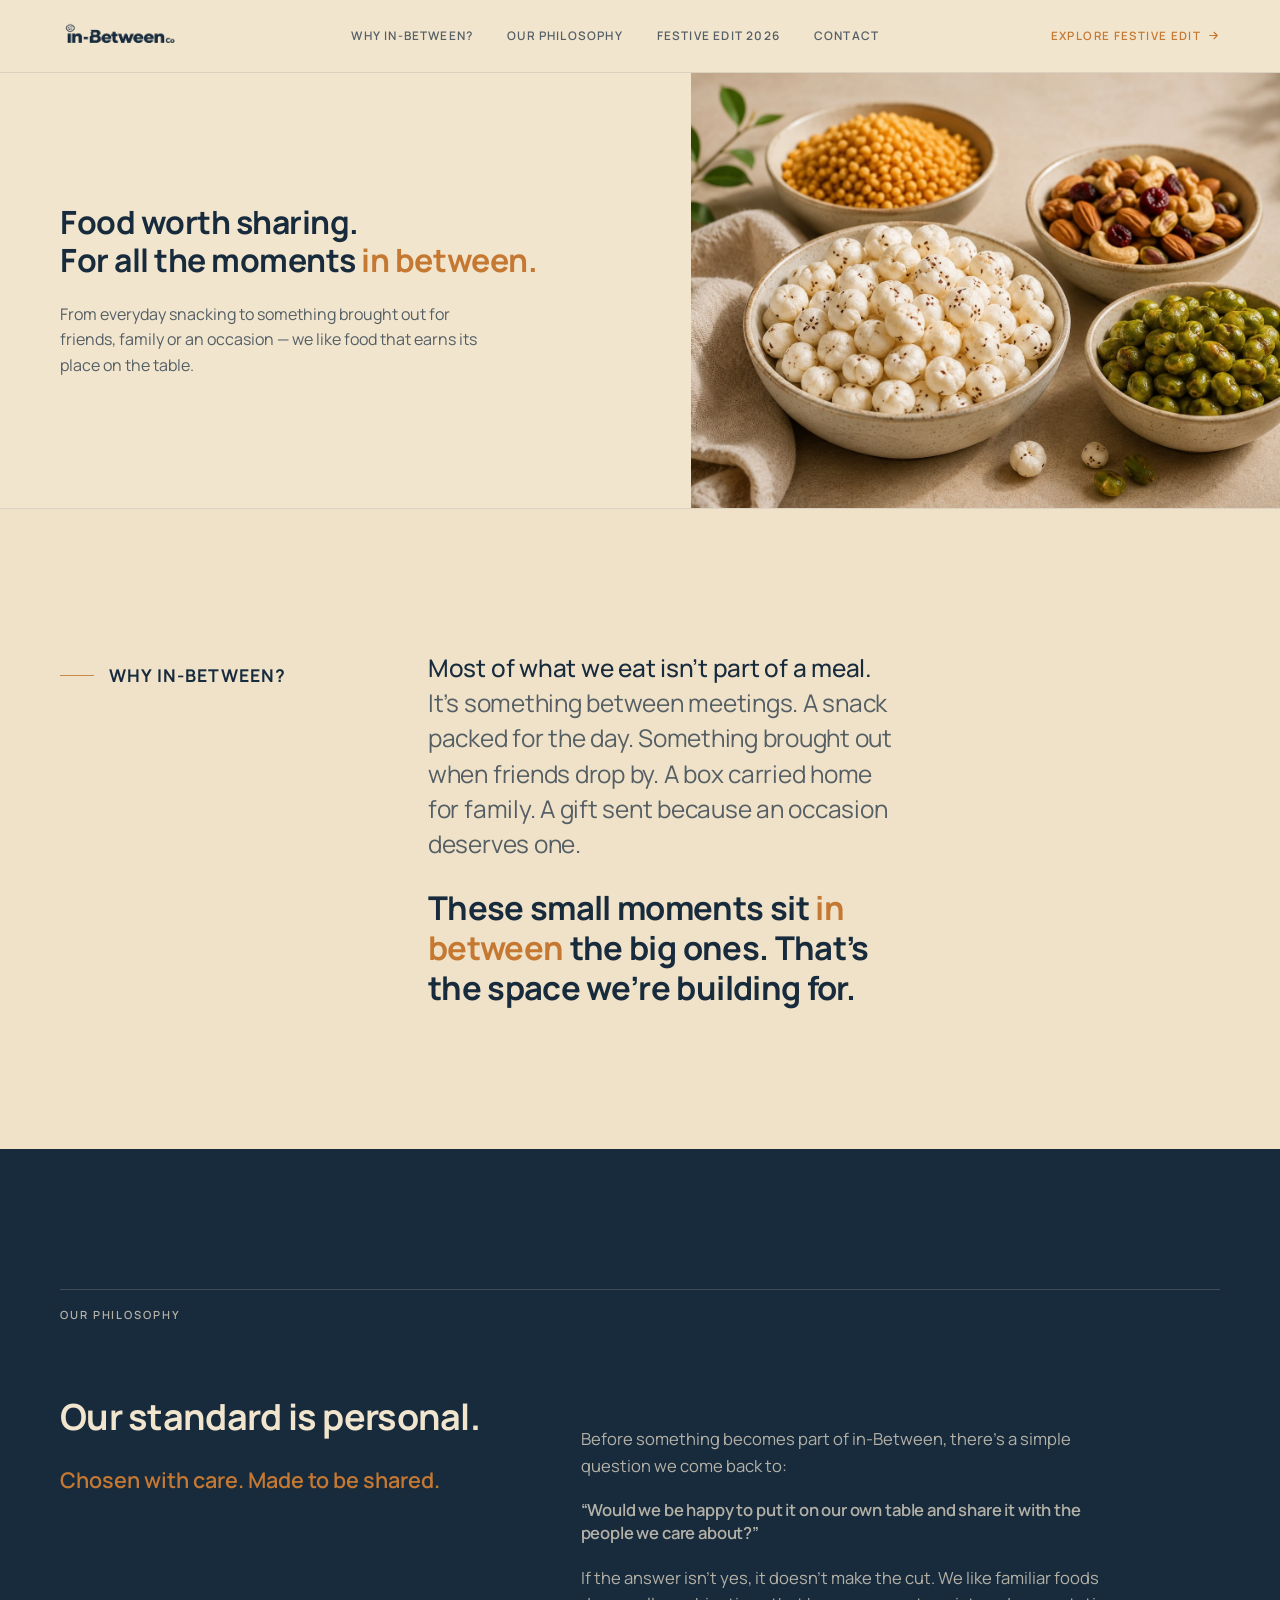
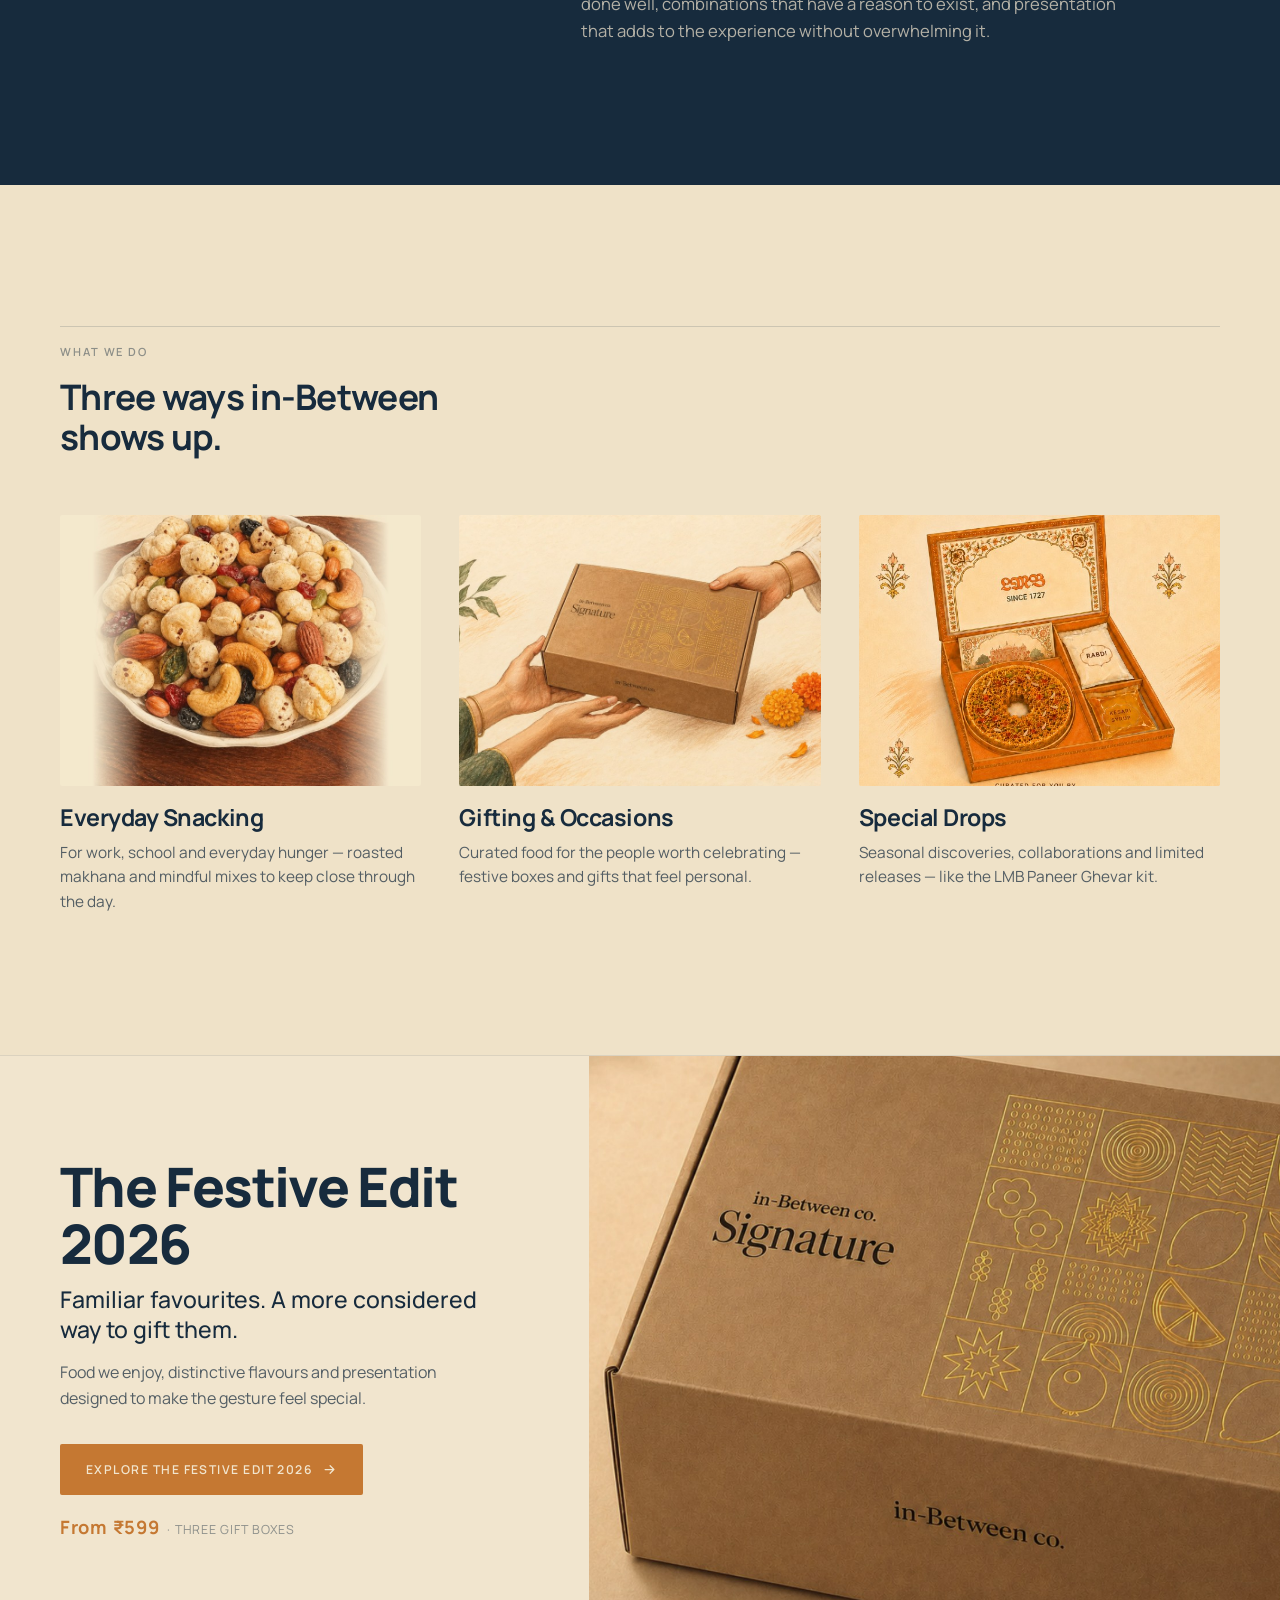
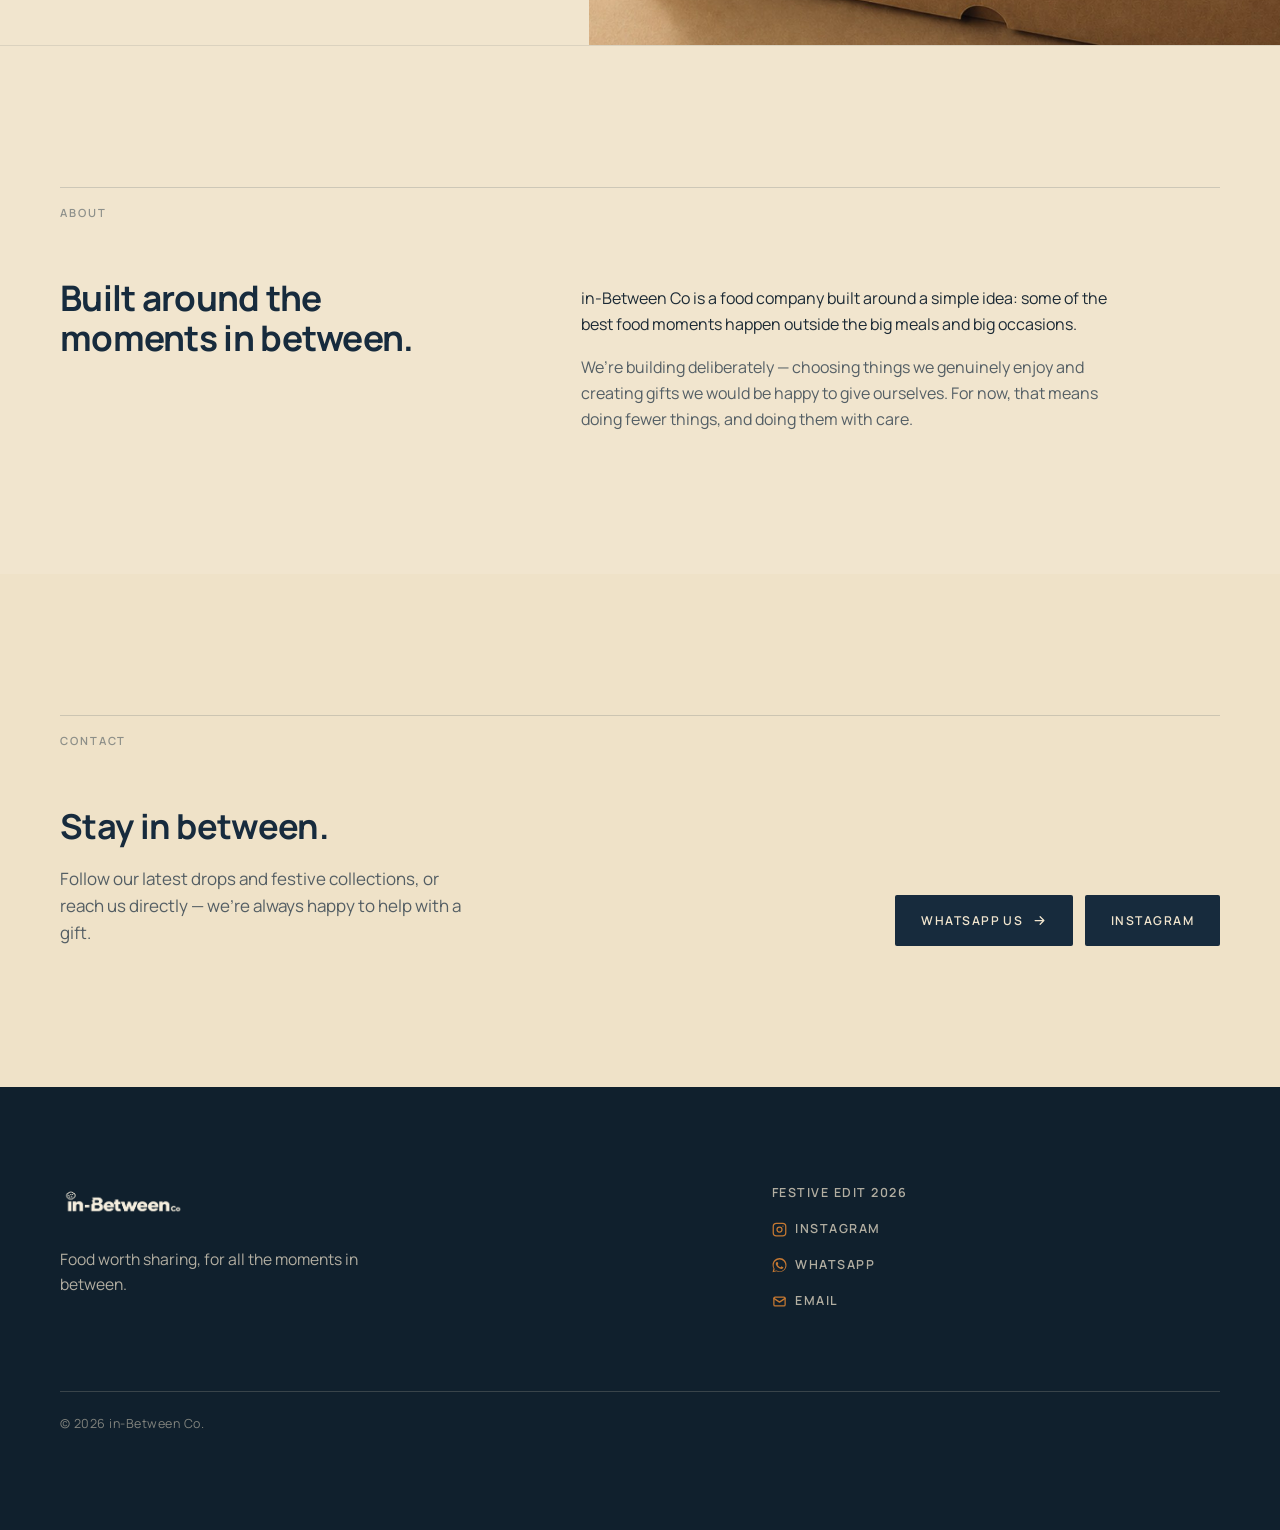
==== commit 7e886018: "Everyday Snacking tile: cleaner full-bowl composition Replace the blurred-backdrop fill with soft ed" ====
--- a/index.html
+++ b/index.html
@@ -111,7 +111,7 @@
         </div>
         <div class="pillars__grid">
           <article class="pillar reveal">
-            <div class="pillar__media reveal-img"><img src="assets/snacking-bowl.jpg?v=2" alt="A full bowl of roasted makhana and dry-fruit mix" loading="lazy" /></div>
+            <div class="pillar__media reveal-img"><img src="assets/snacking-bowl.jpg?v=3" alt="A full bowl of roasted makhana and dry-fruit mix" loading="lazy" /></div>
             <h3>Everyday Snacking</h3>
             <p>For work, school and everyday hunger — roasted makhana and mindful mixes to keep close through the day.</p>
           </article>
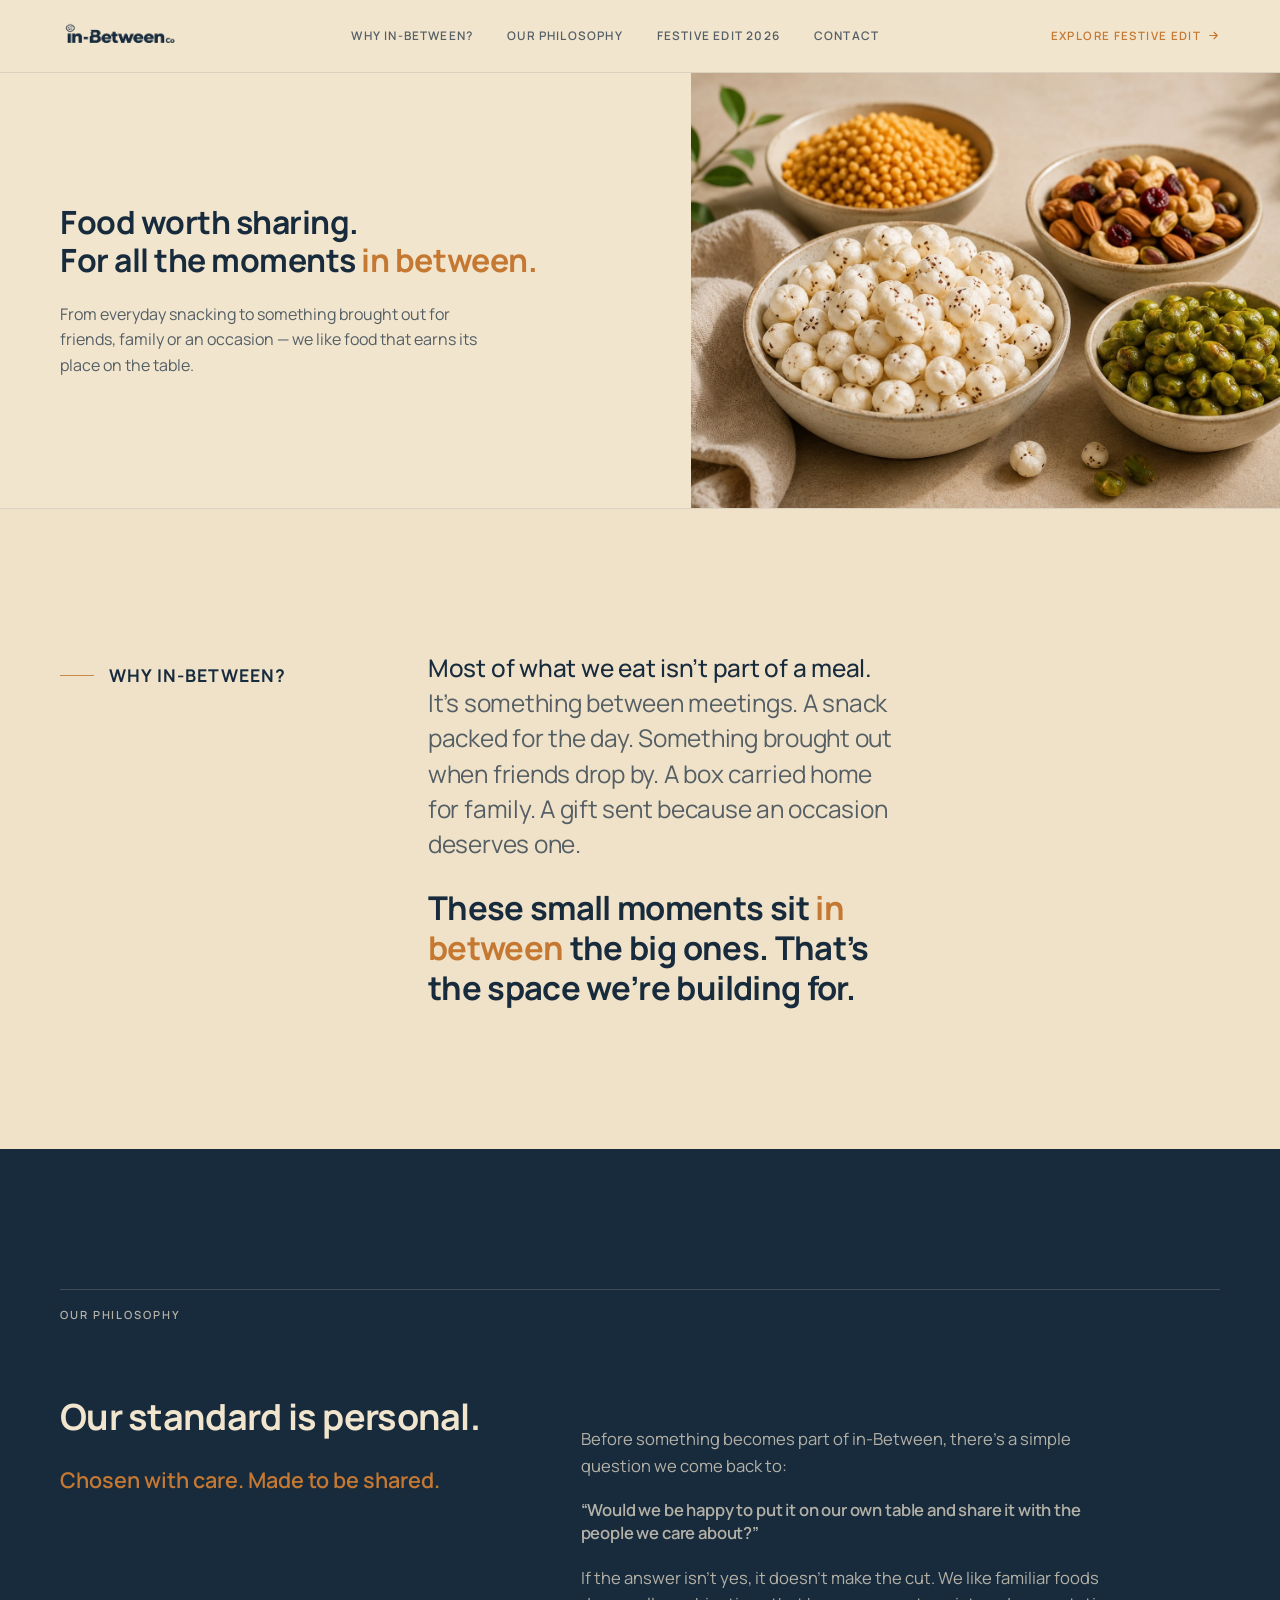
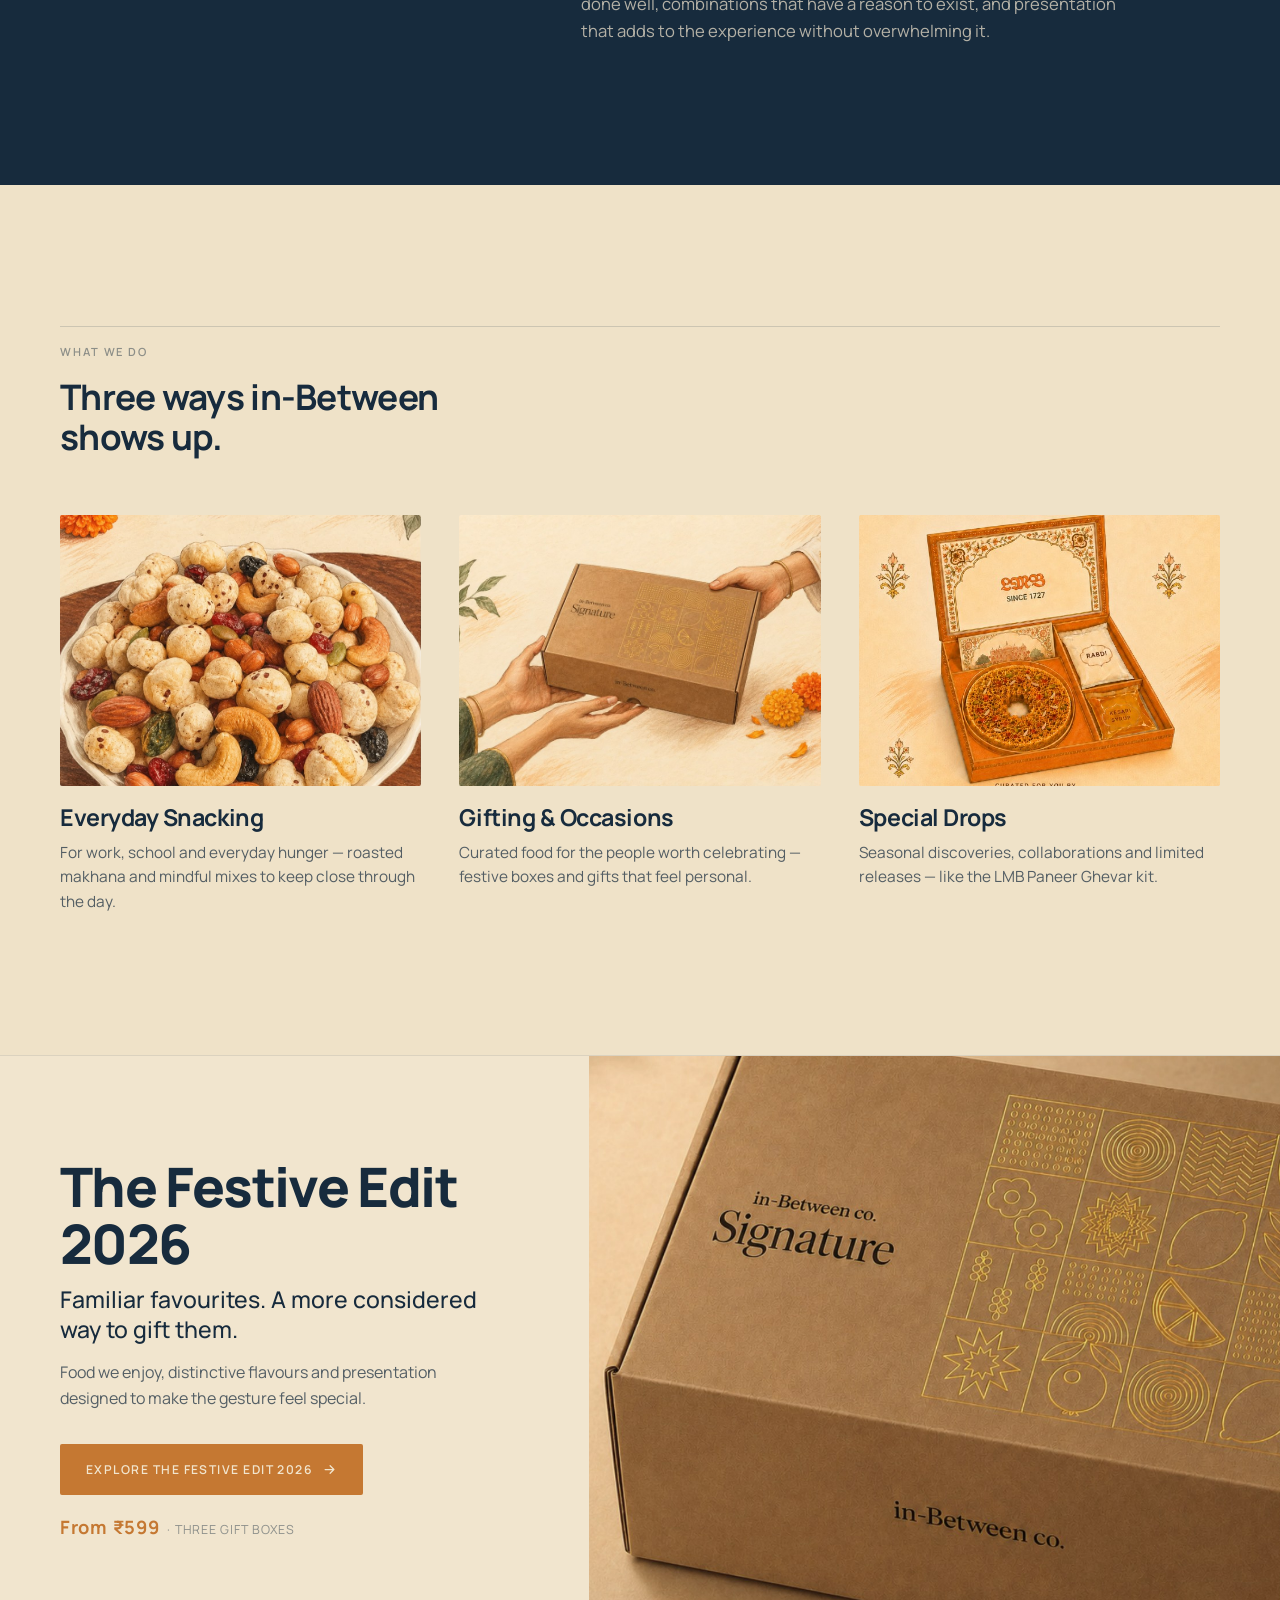
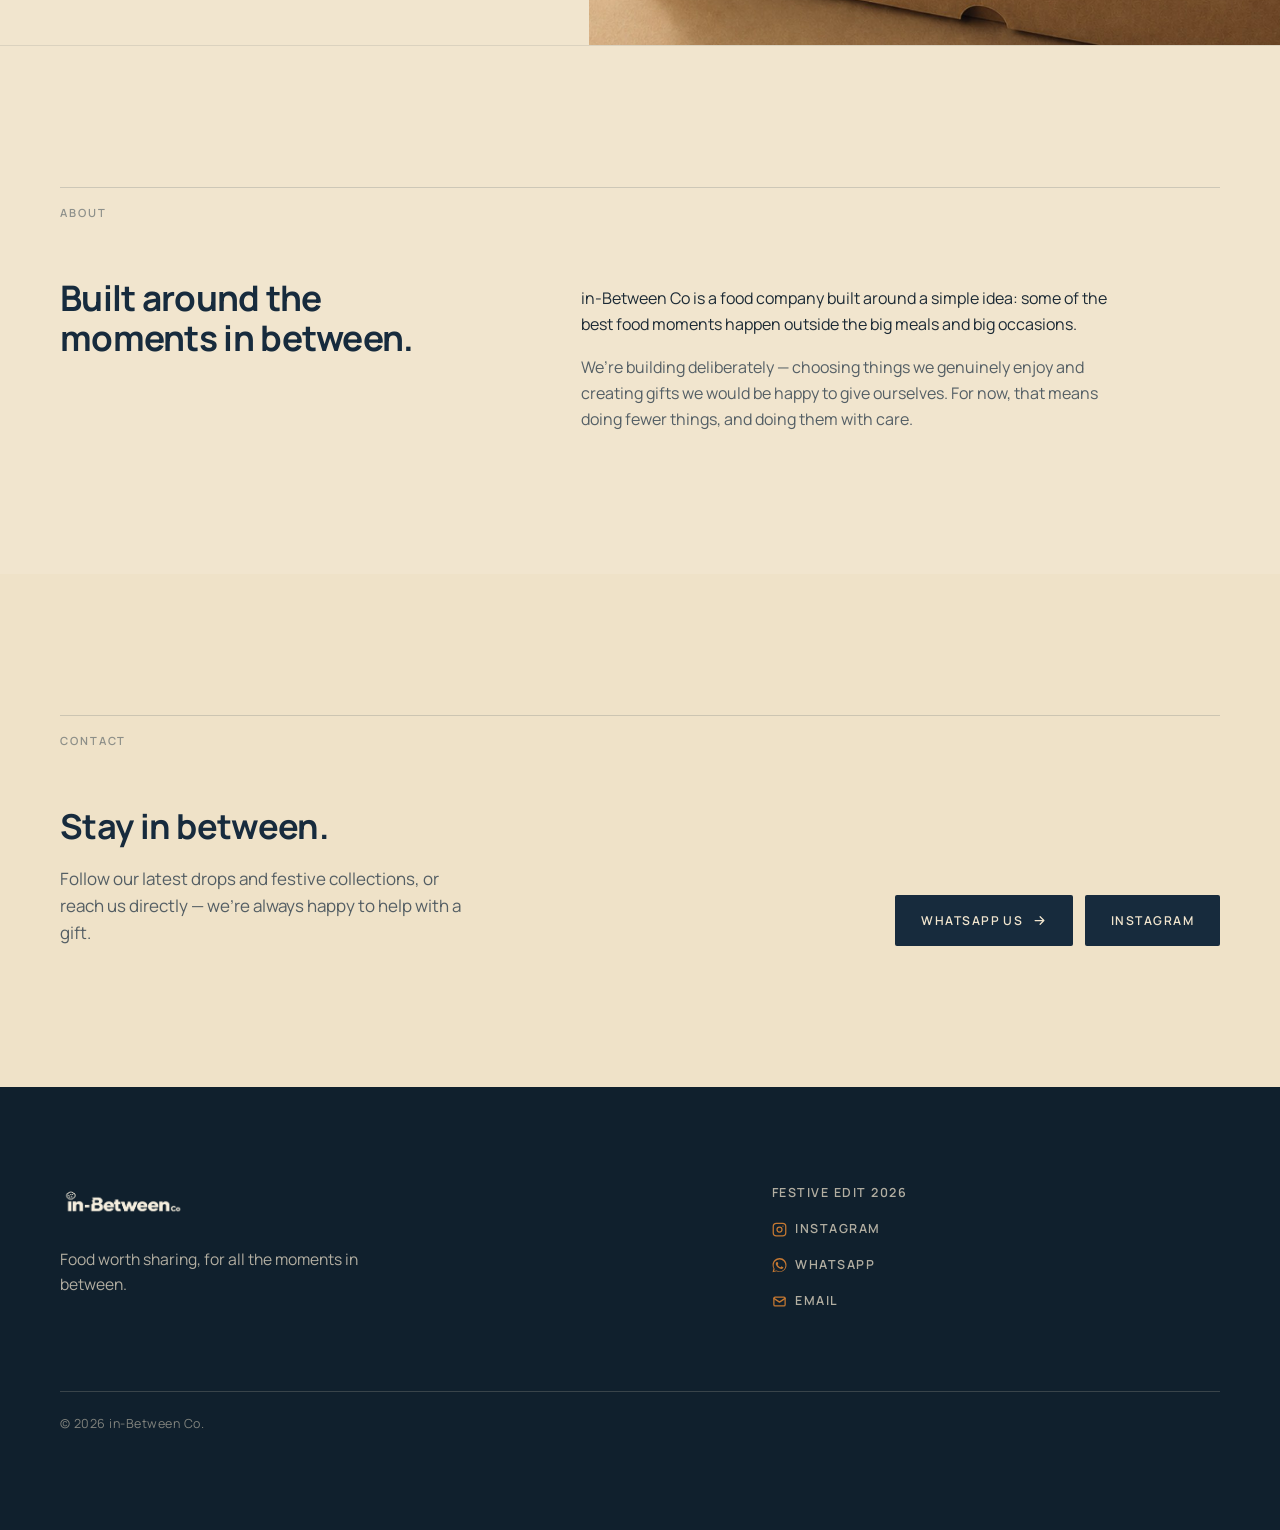
==== commit 166ea25a: "Everyday Snacking tile: use the original unedited photo Revert the tile image to the original photo " ====
--- a/index.html
+++ b/index.html
@@ -111,7 +111,7 @@
         </div>
         <div class="pillars__grid">
           <article class="pillar reveal">
-            <div class="pillar__media reveal-img"><img src="assets/snacking-bowl.jpg?v=3" alt="A full bowl of roasted makhana and dry-fruit mix" loading="lazy" /></div>
+            <div class="pillar__media reveal-img"><img src="assets/snacking-bowl.jpg?v=4" alt="A bowl of roasted makhana and dry-fruit mix beside an in-Between Co jar" loading="lazy" /></div>
             <h3>Everyday Snacking</h3>
             <p>For work, school and everyday hunger — roasted makhana and mindful mixes to keep close through the day.</p>
           </article>
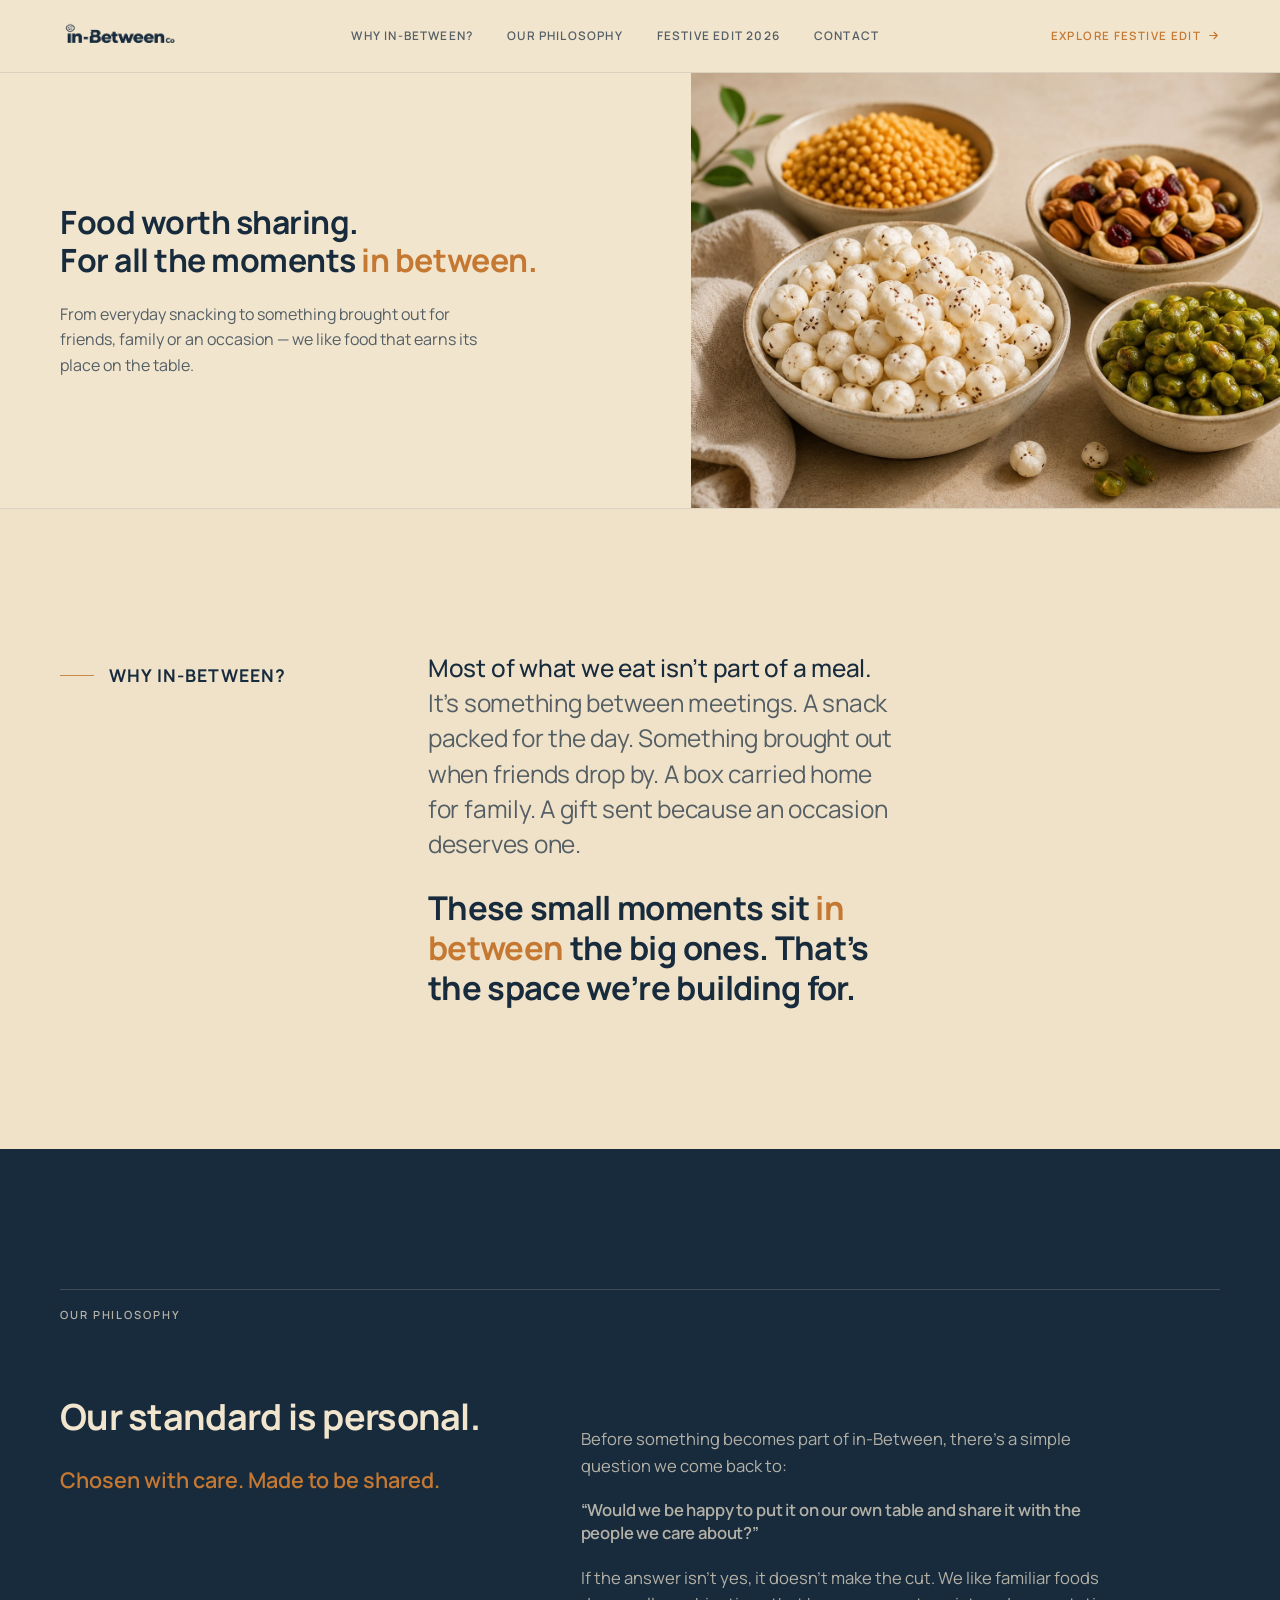
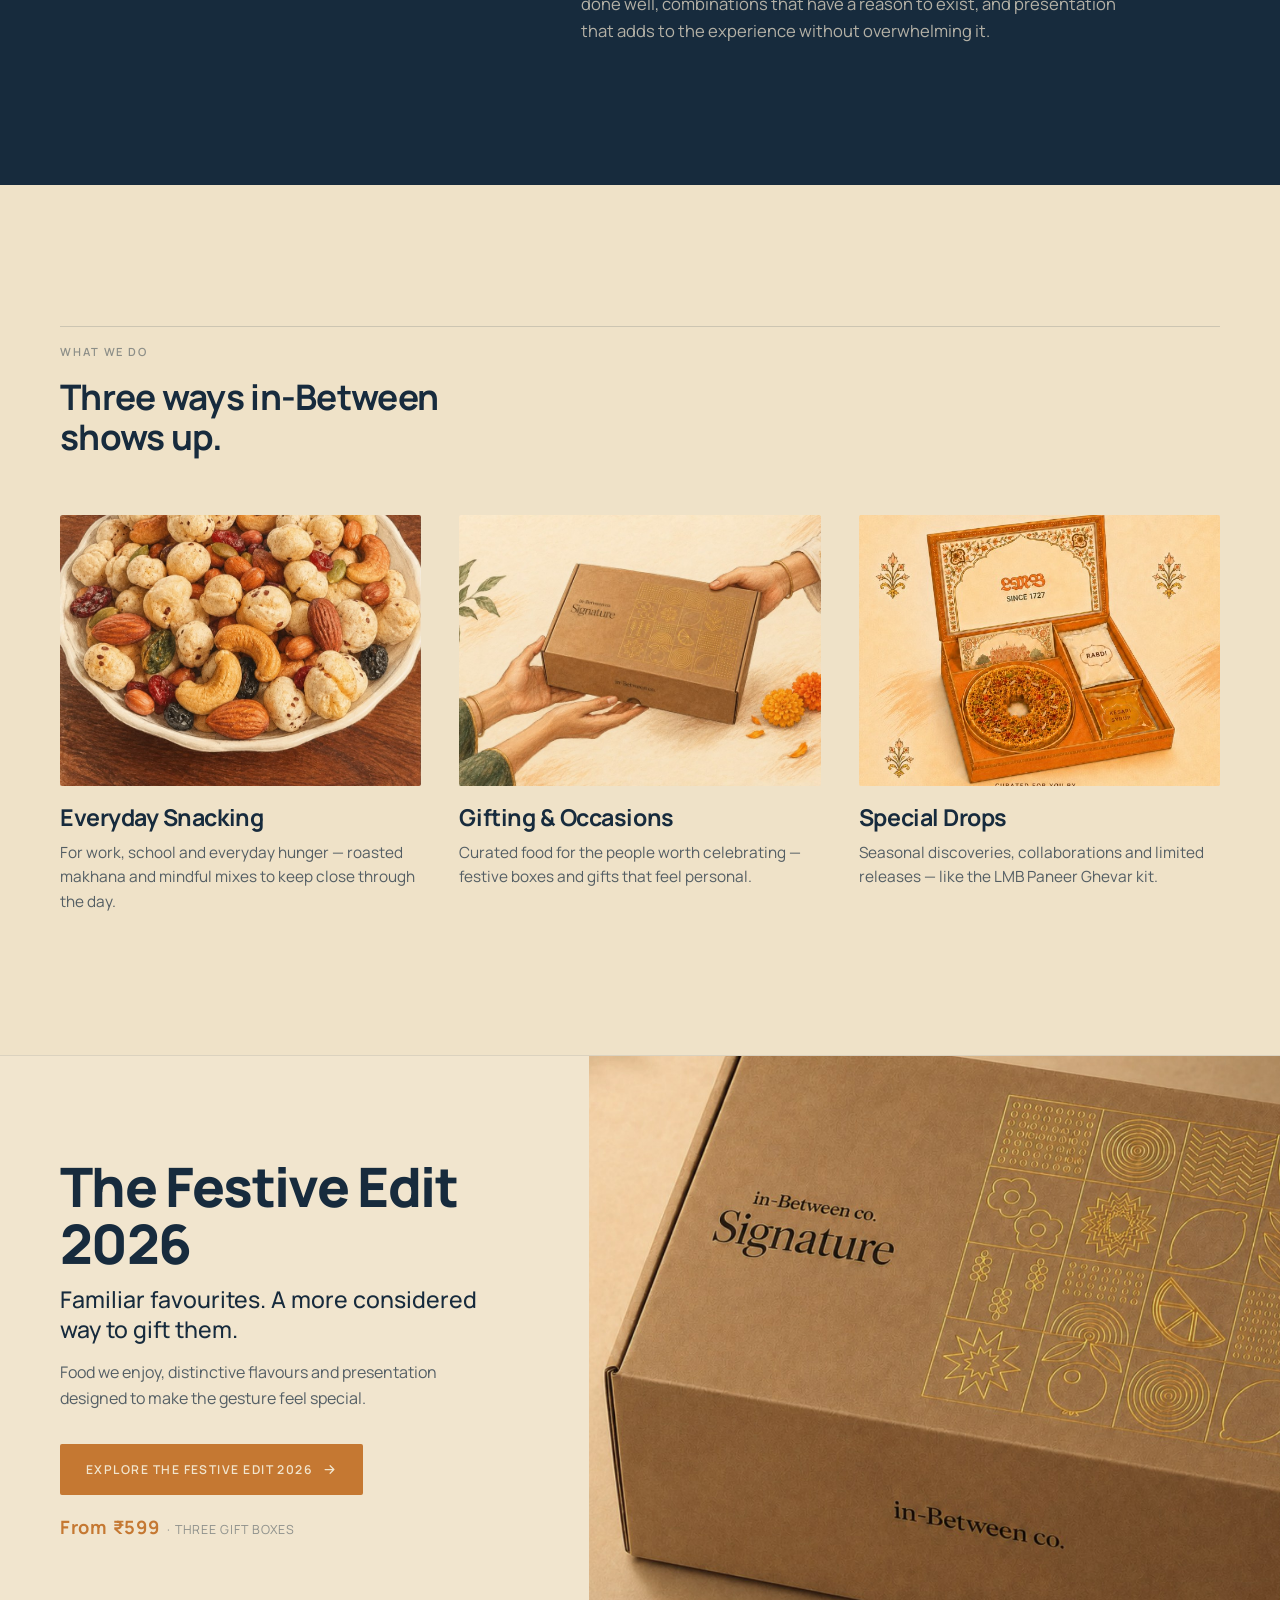
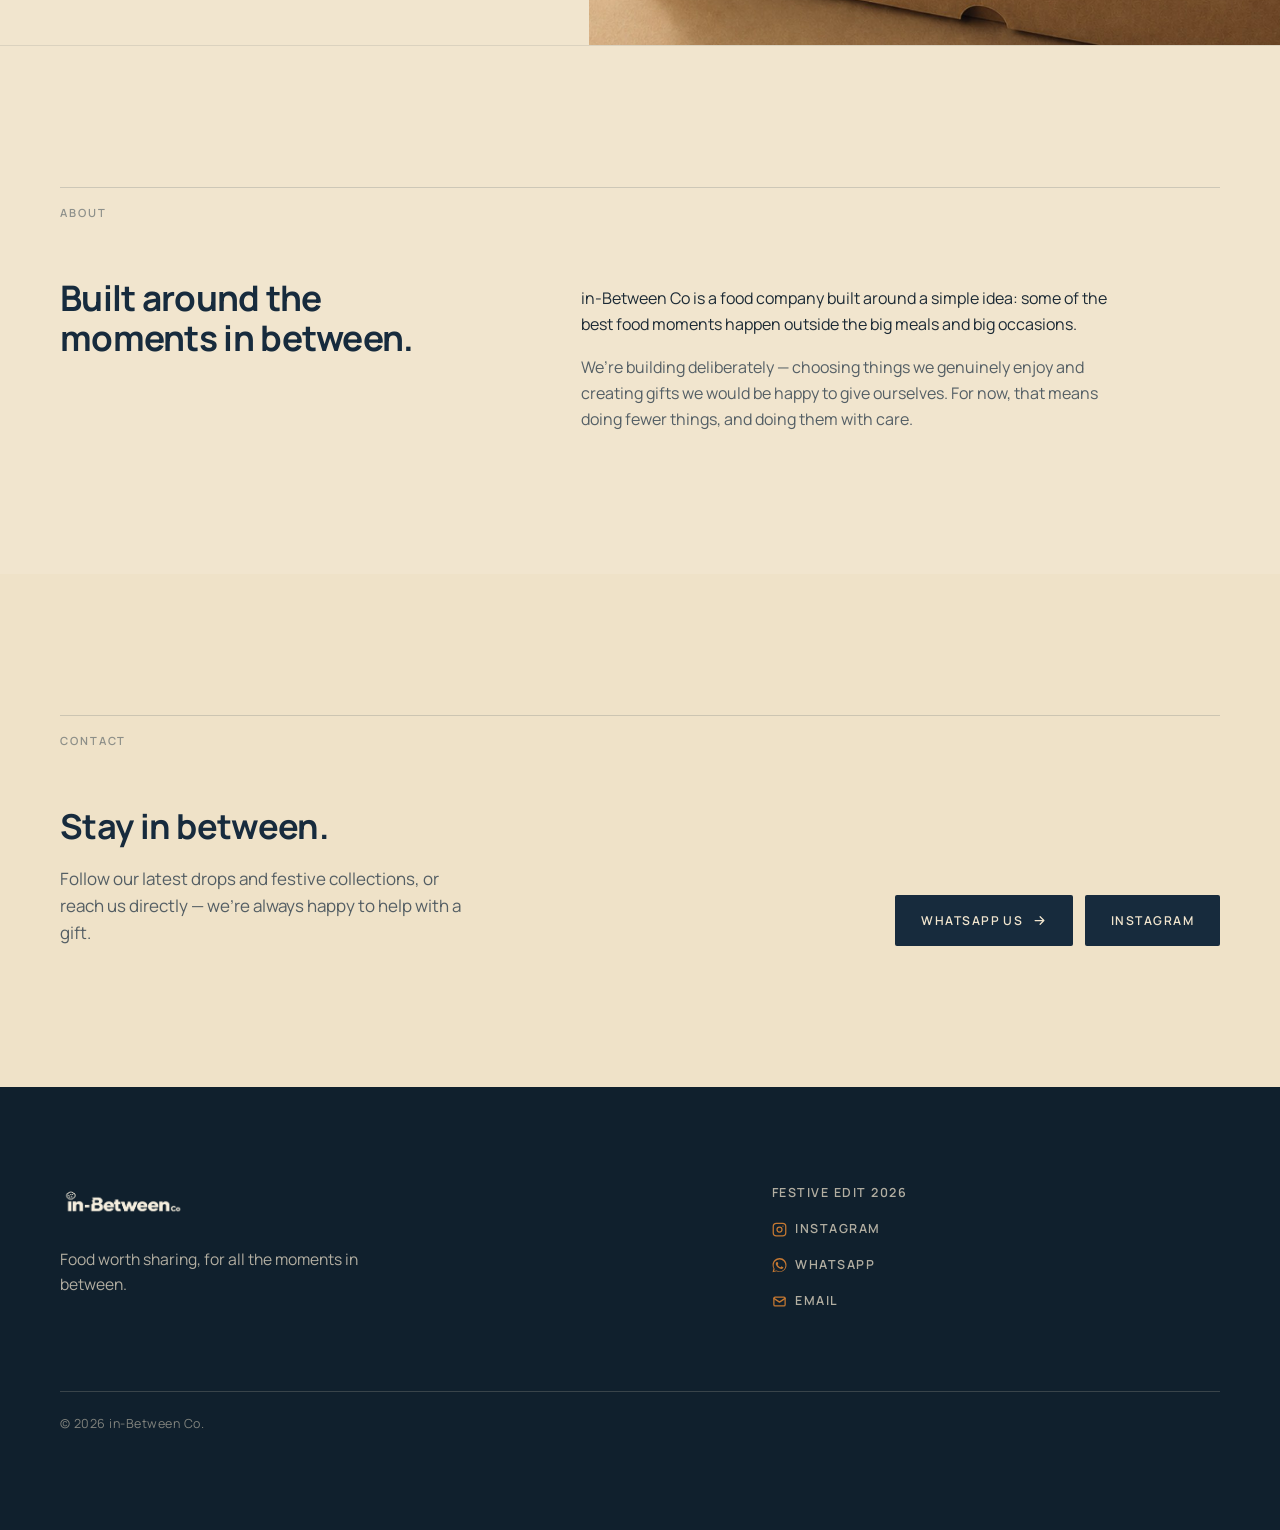
==== commit 4b4f2ed4: "Everyday Snacking tile: align crop to the bowl Set object-position so the 4:3 tile frames the bowl (" ====
--- a/index.html
+++ b/index.html
@@ -111,7 +111,7 @@
         </div>
         <div class="pillars__grid">
           <article class="pillar reveal">
-            <div class="pillar__media reveal-img"><img src="assets/snacking-bowl.jpg?v=4" alt="A bowl of roasted makhana and dry-fruit mix beside an in-Between Co jar" loading="lazy" /></div>
+            <div class="pillar__media reveal-img"><img src="assets/snacking-bowl.jpg?v=4" alt="A bowl of roasted makhana and dry-fruit mix" loading="lazy" style="object-position:center 72%" /></div>
             <h3>Everyday Snacking</h3>
             <p>For work, school and everyday hunger — roasted makhana and mindful mixes to keep close through the day.</p>
           </article>
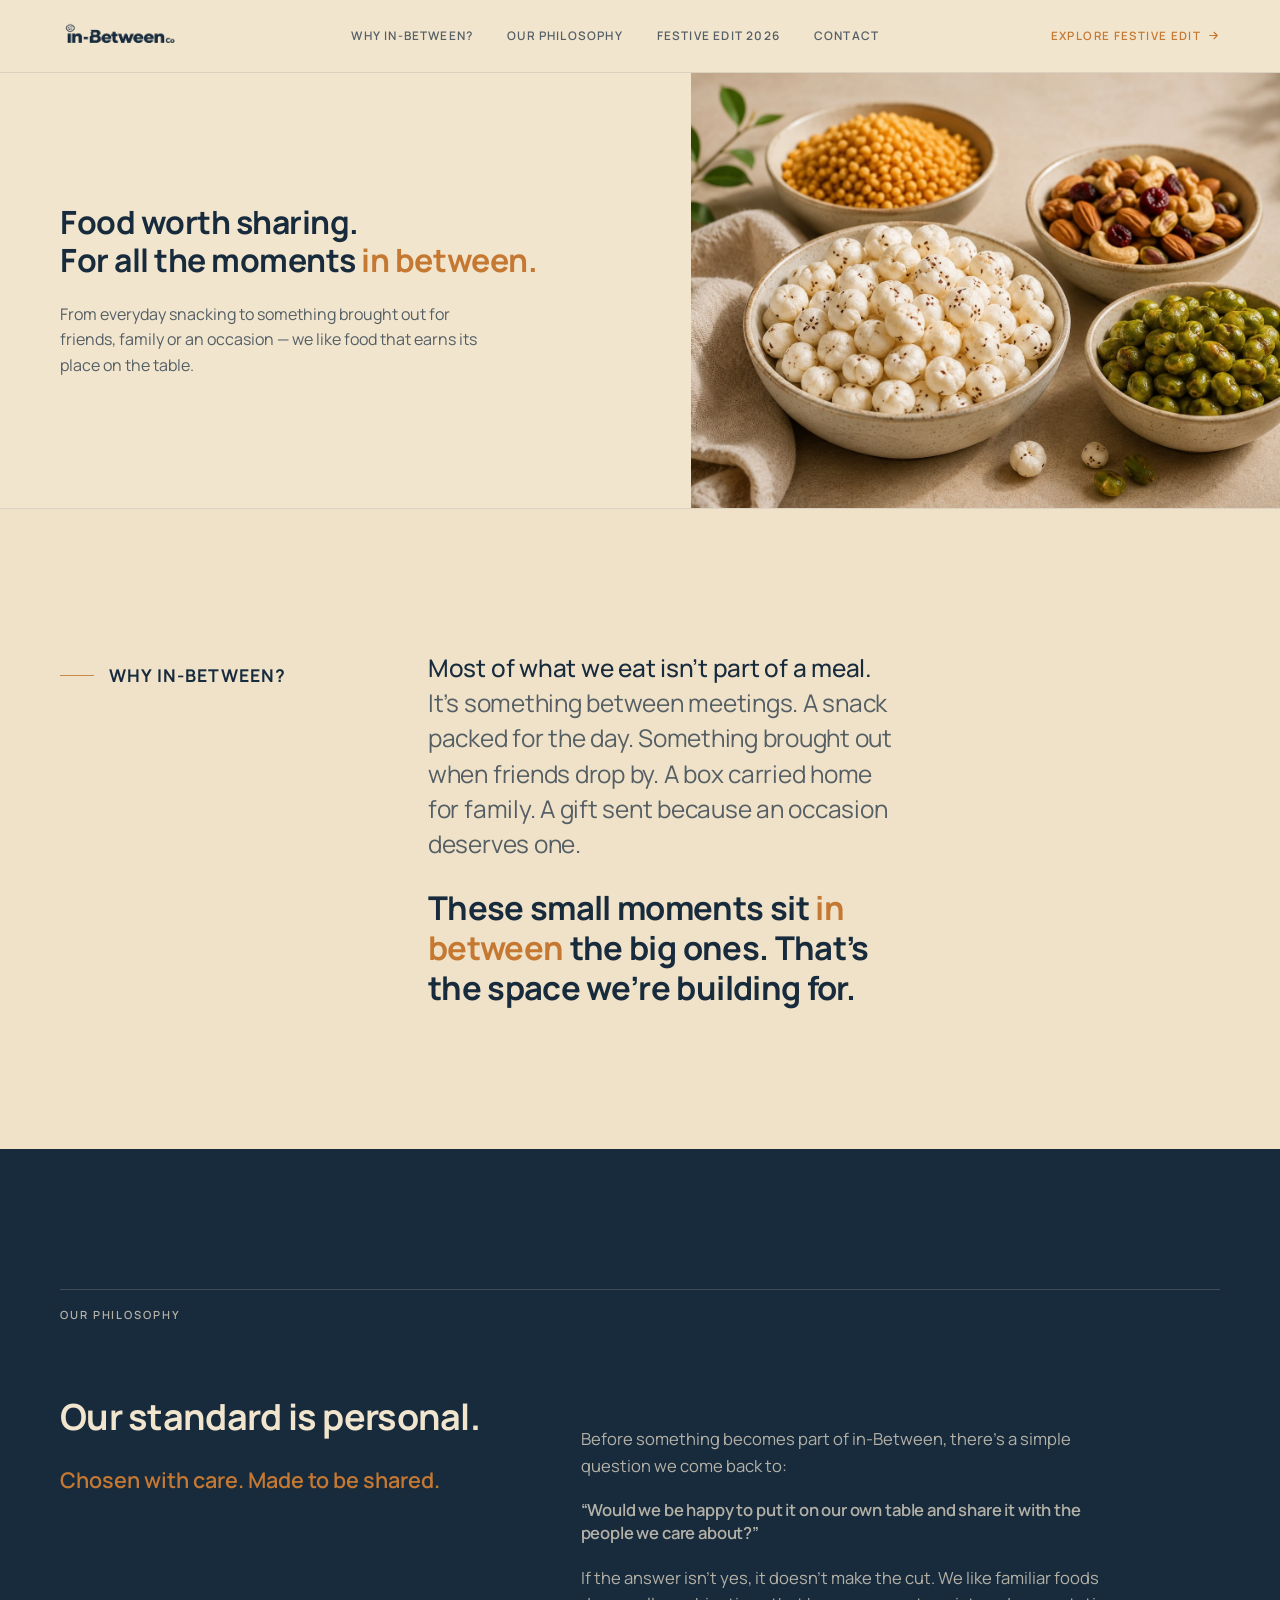
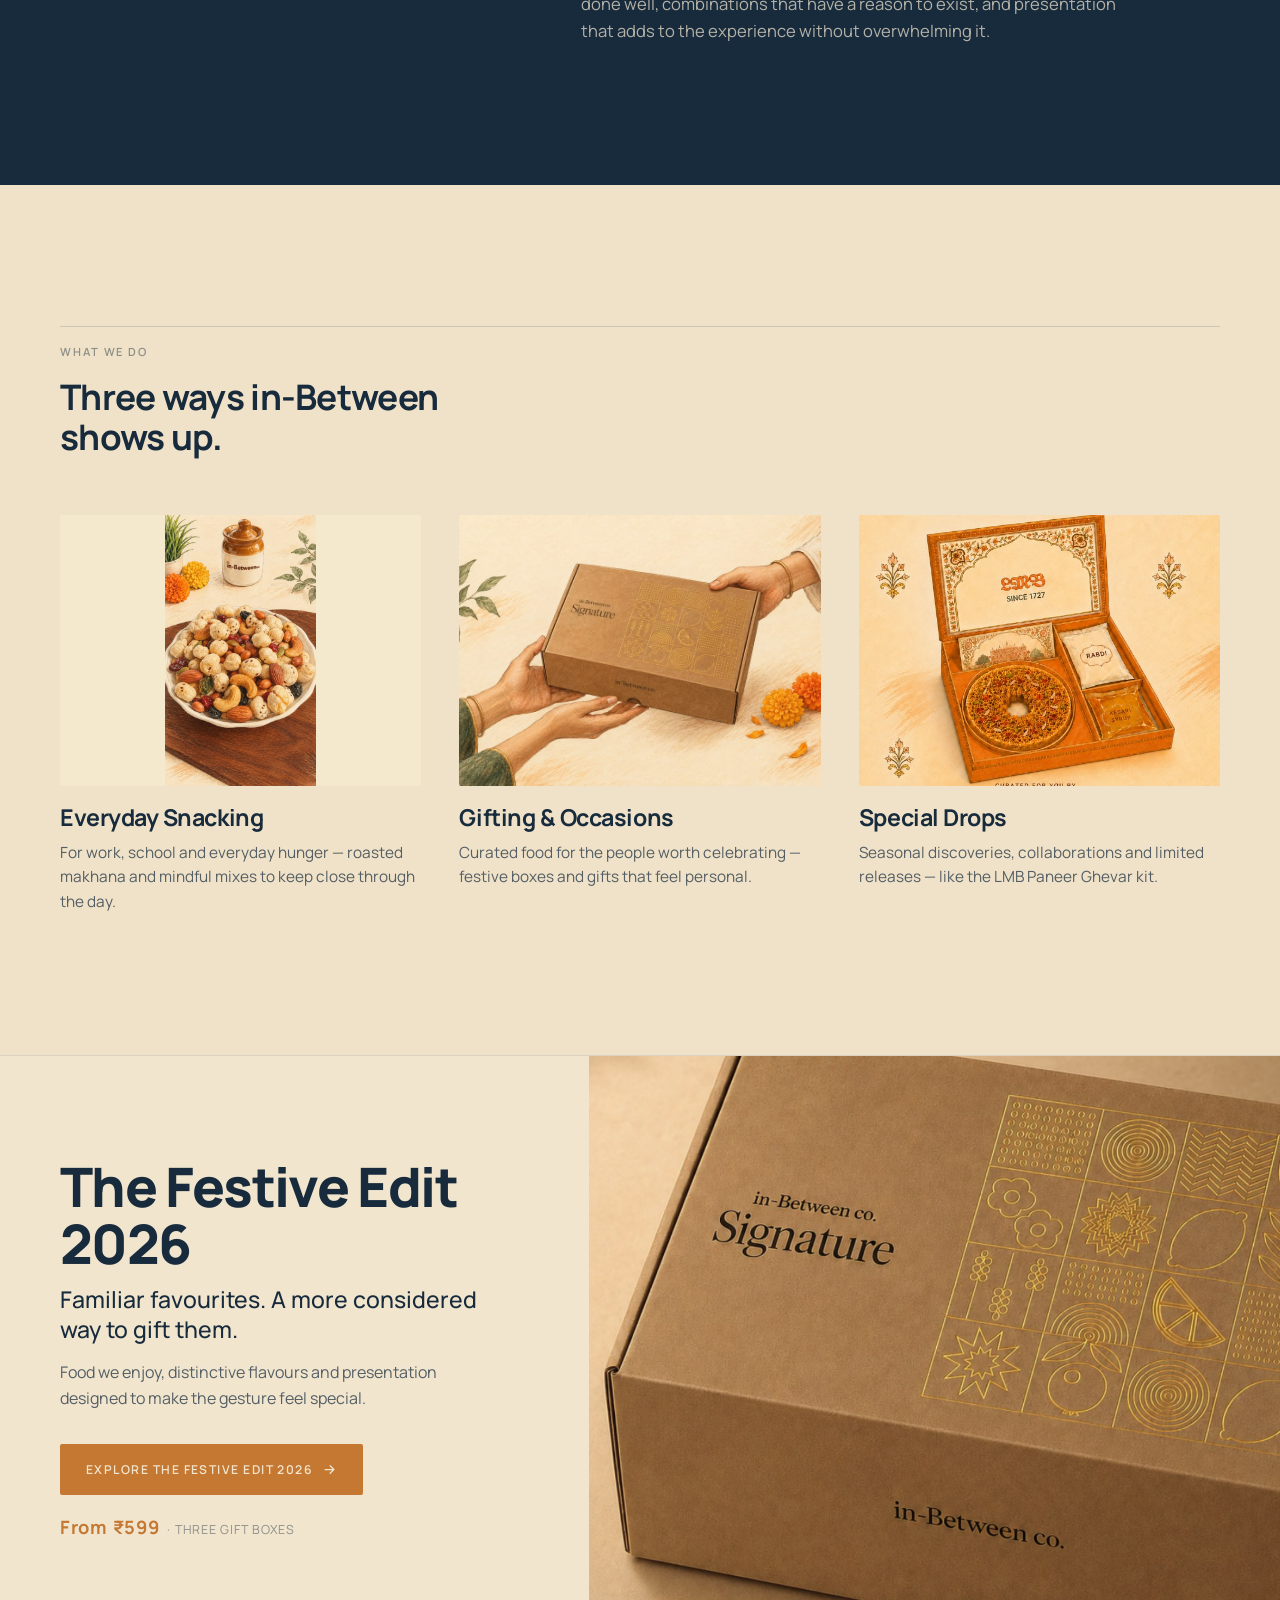
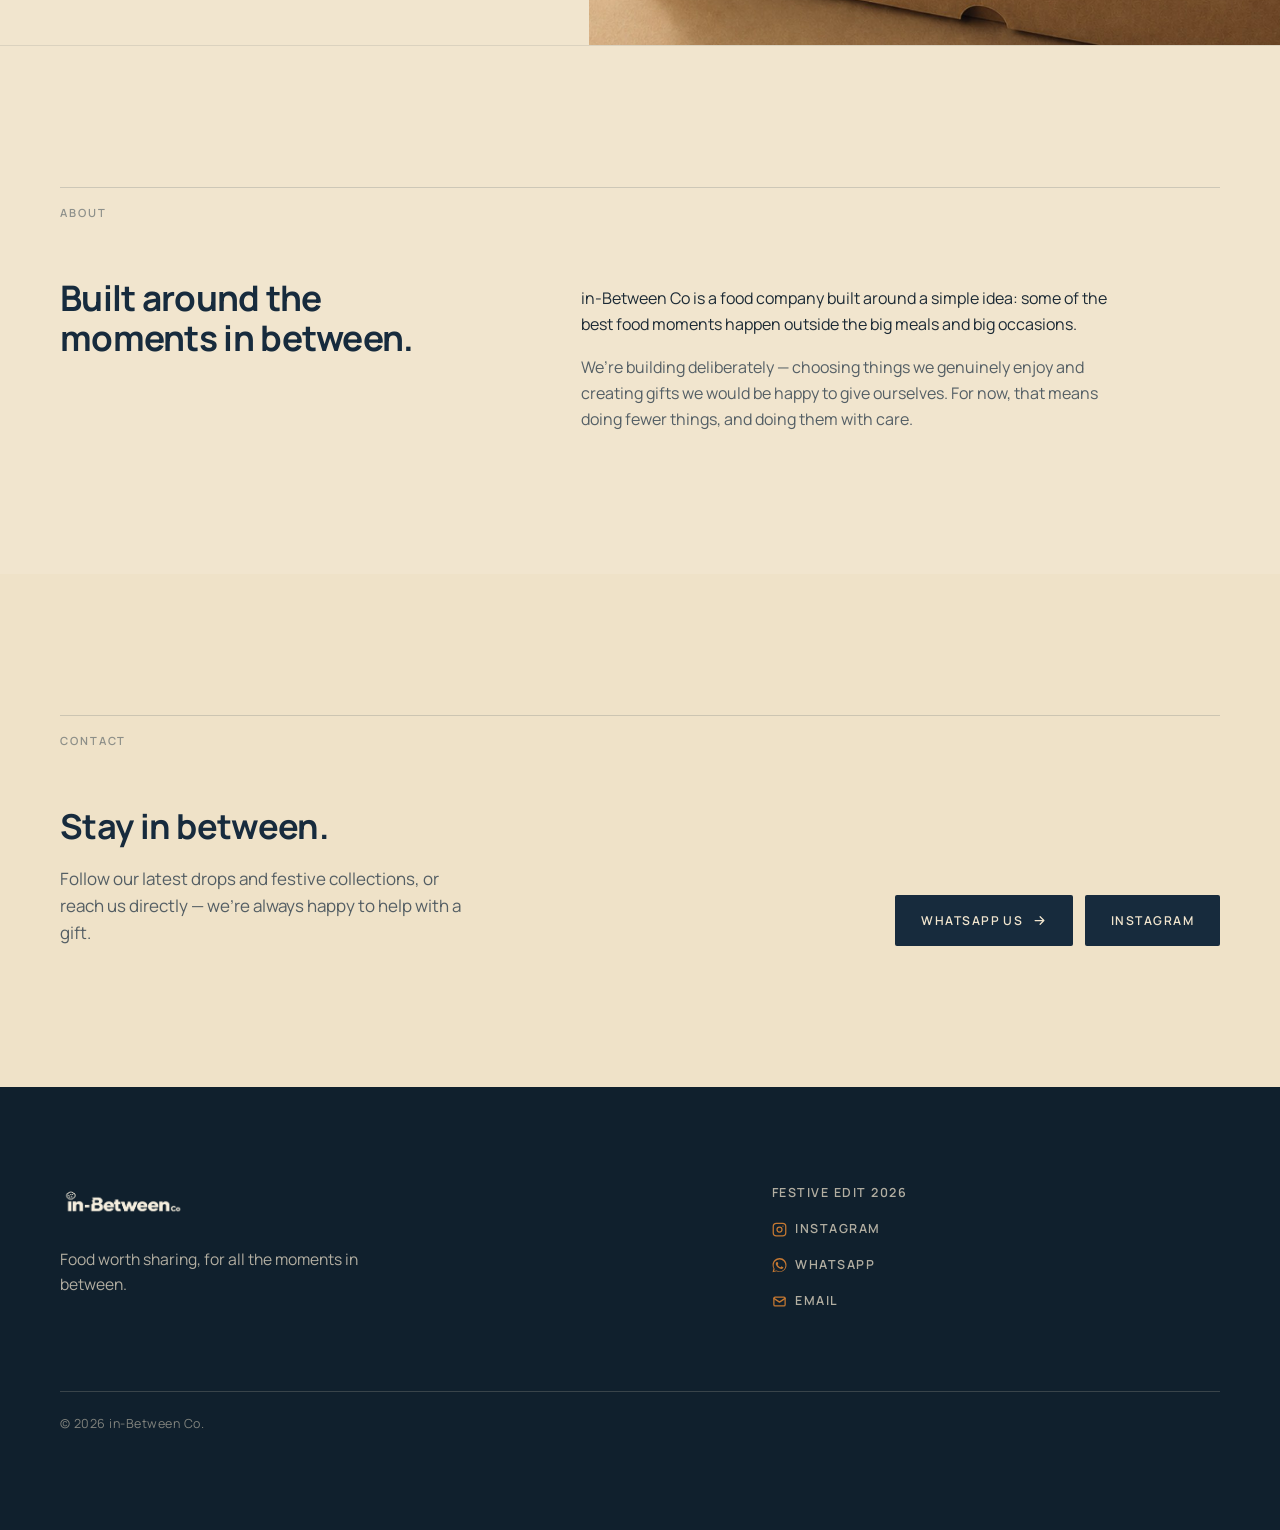
==== commit e605fbe4: "Everyday Snacking tile: show full photo, bowl uncut Use object-fit:contain with a matching cream til" ====
--- a/index.html
+++ b/index.html
@@ -111,7 +111,7 @@
         </div>
         <div class="pillars__grid">
           <article class="pillar reveal">
-            <div class="pillar__media reveal-img"><img src="assets/snacking-bowl.jpg?v=4" alt="A bowl of roasted makhana and dry-fruit mix" loading="lazy" style="object-position:center 72%" /></div>
+            <div class="pillar__media reveal-img" style="background:#F4E8CD"><img src="assets/snacking-bowl.jpg?v=4" alt="A bowl of roasted makhana and dry-fruit mix beside an in-Between Co jar" loading="lazy" style="object-fit:contain;object-position:center" /></div>
             <h3>Everyday Snacking</h3>
             <p>For work, school and everyday hunger — roasted makhana and mindful mixes to keep close through the day.</p>
           </article>
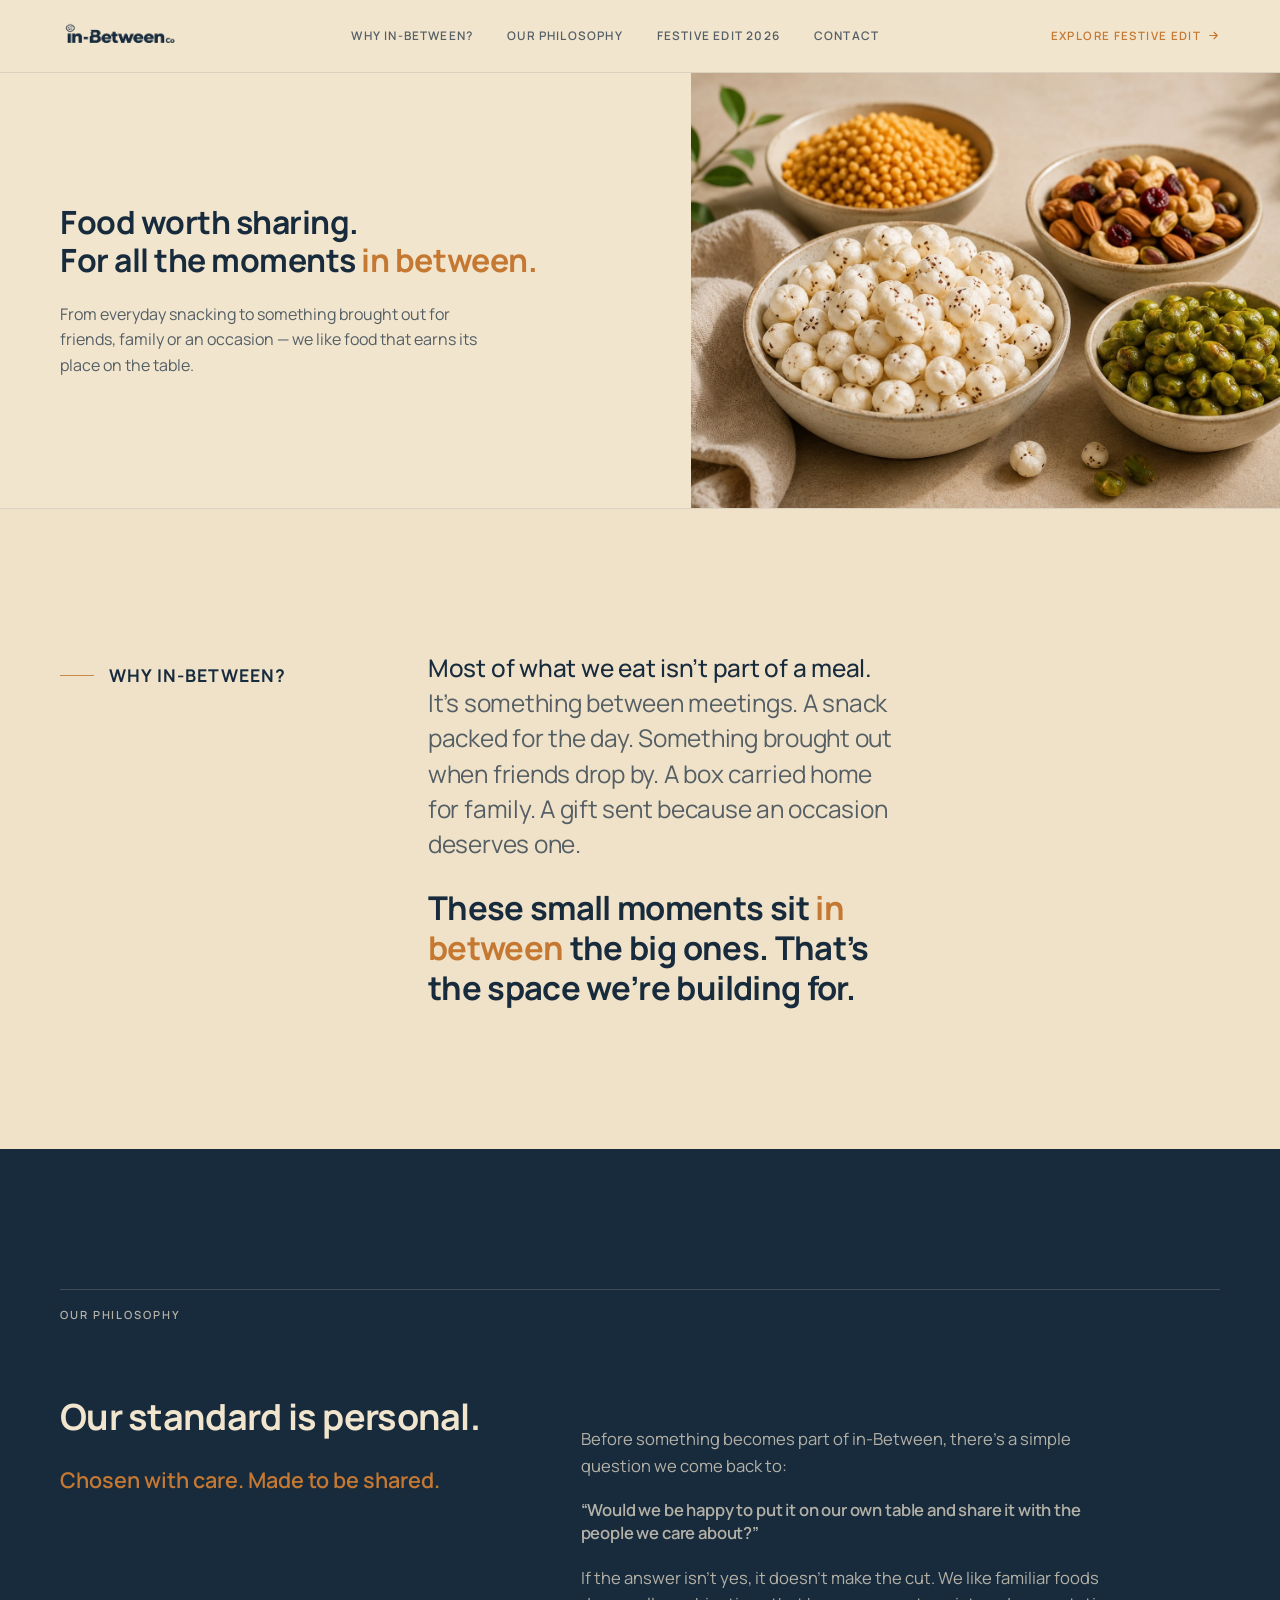
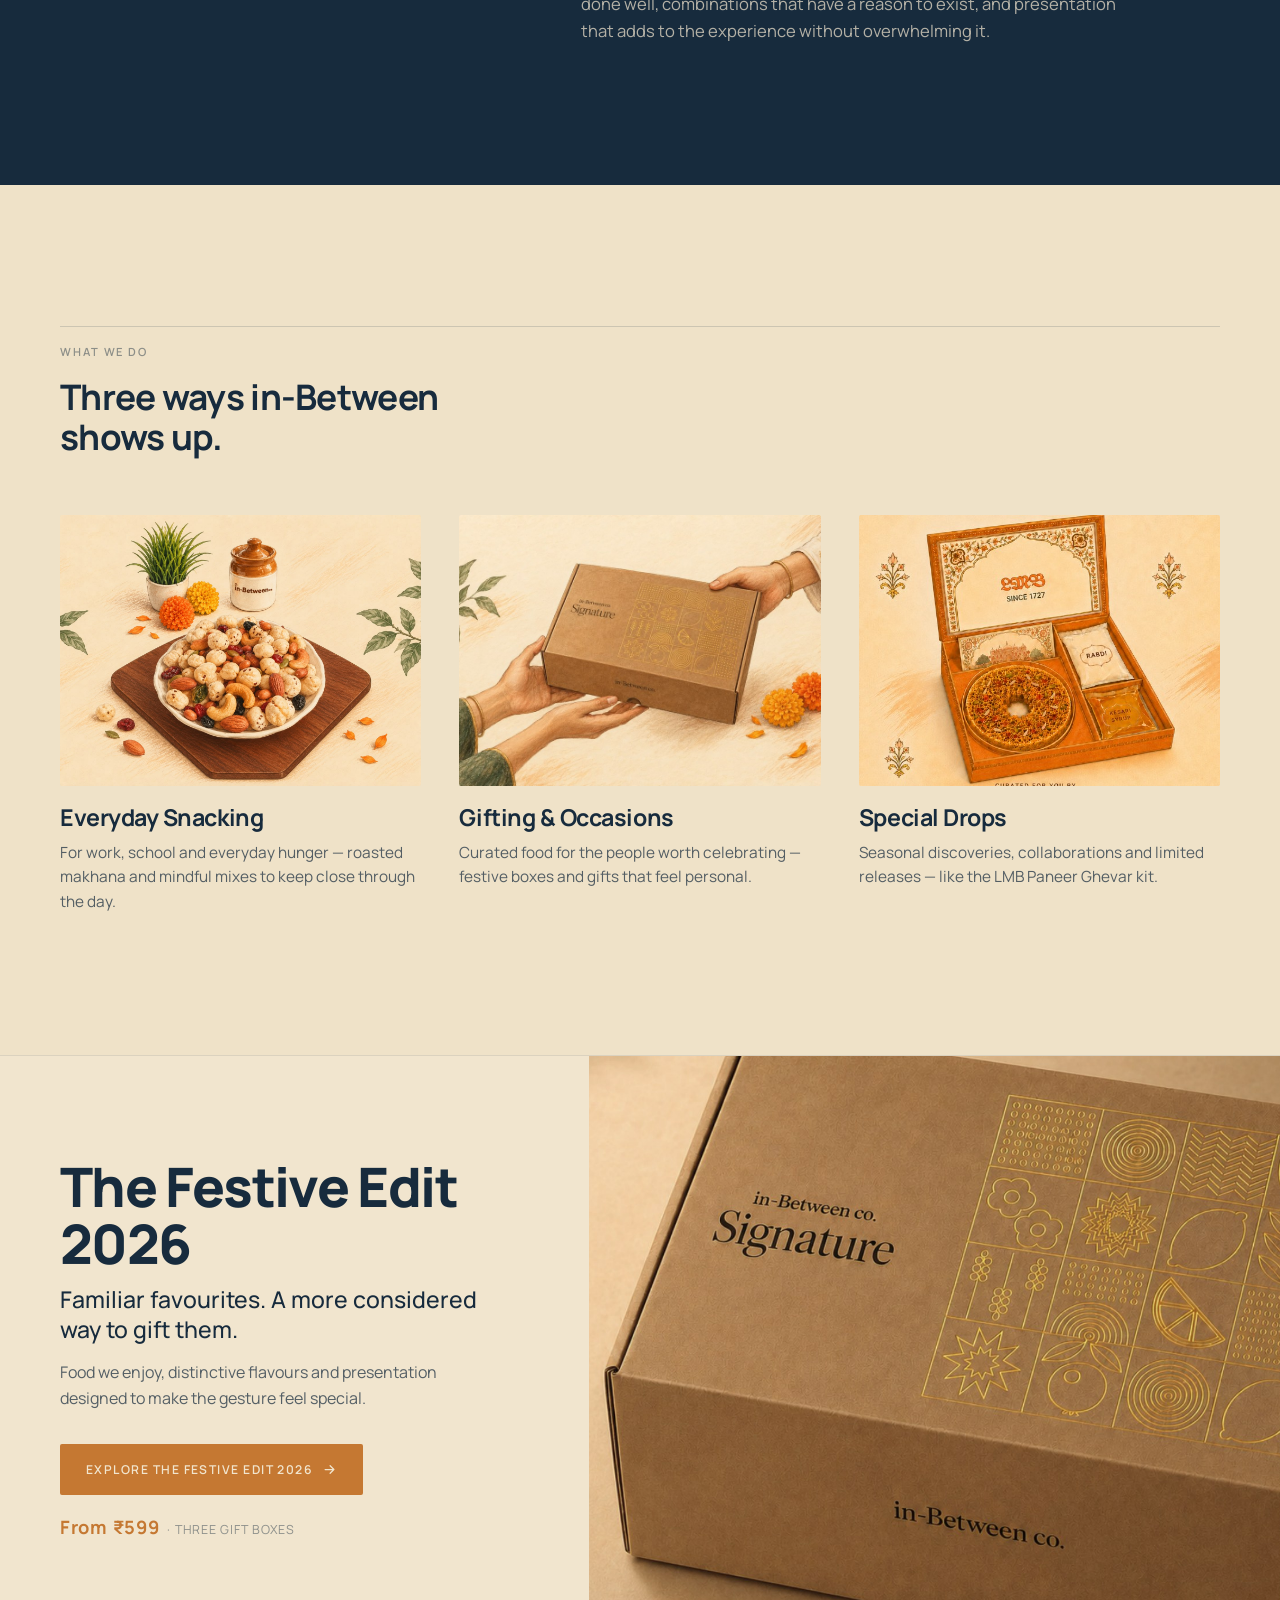
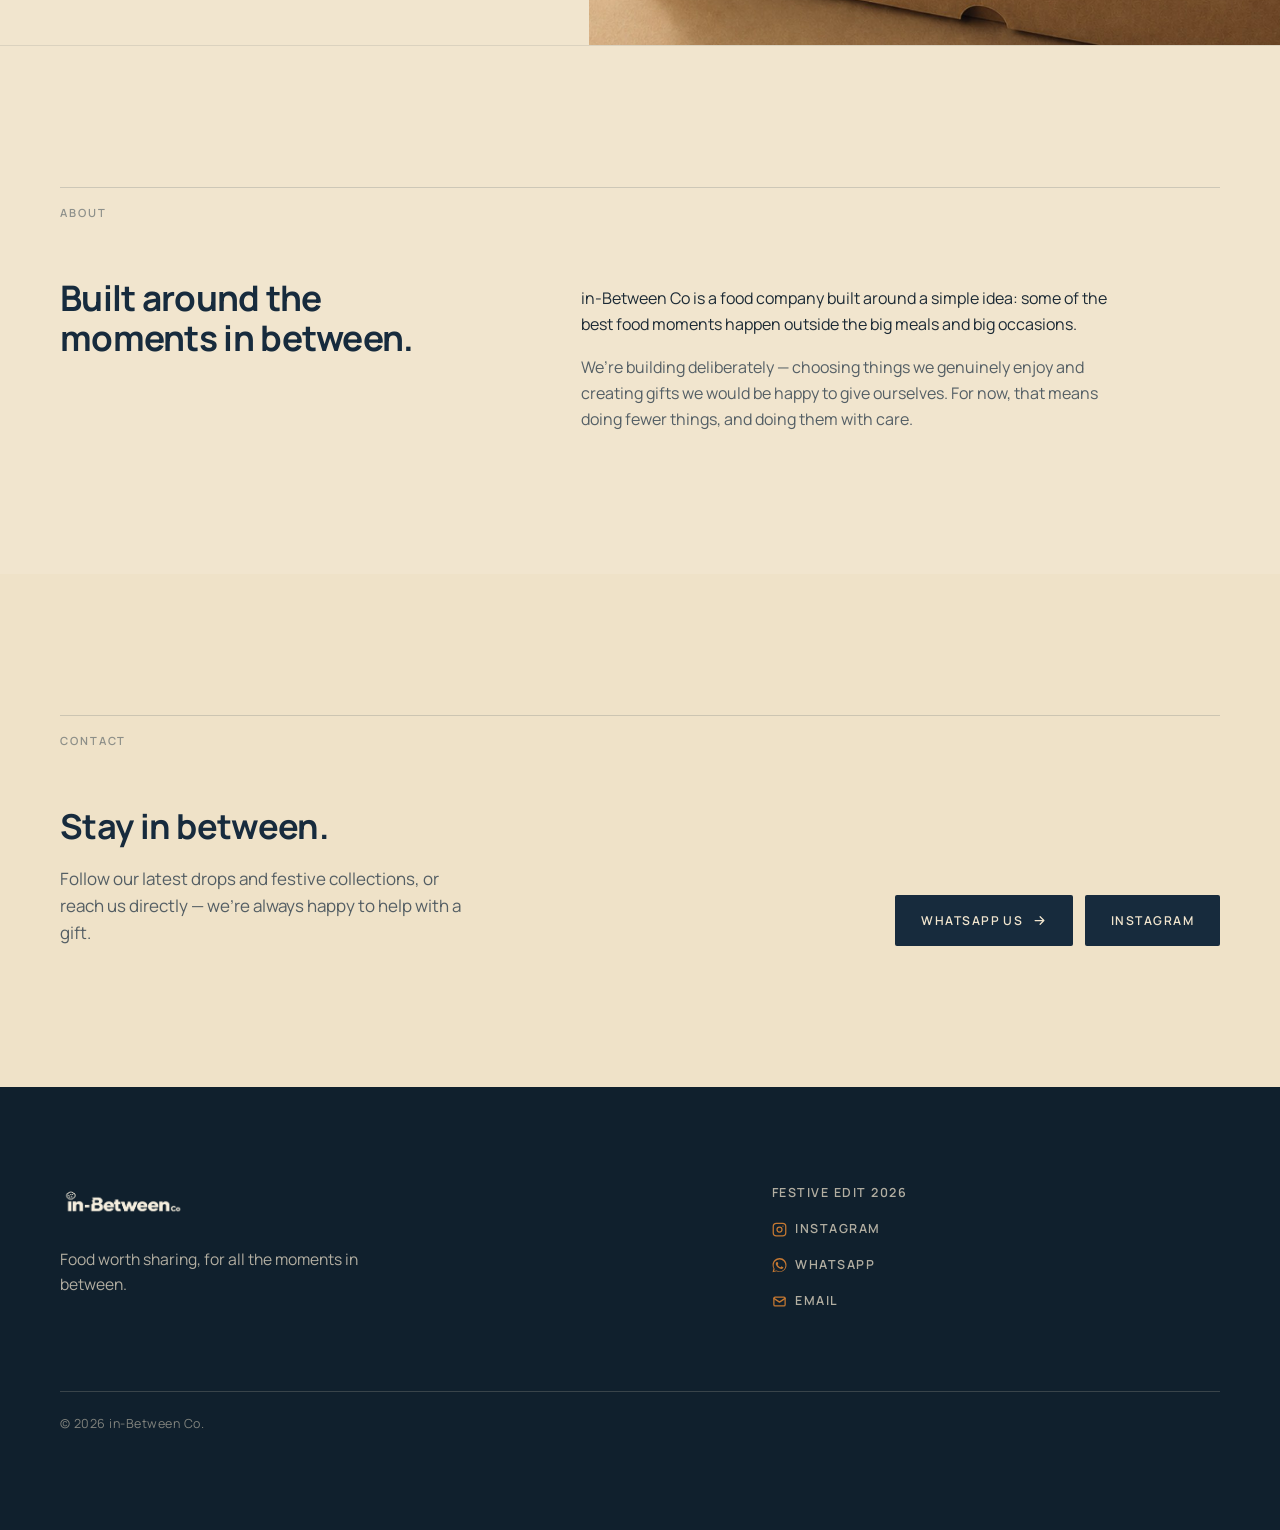
==== commit d2e40d2e: "Everyday Snacking tile: use new landscape bowl photo Replace the tile image with the new landscape s" ====
--- a/index.html
+++ b/index.html
@@ -111,7 +111,7 @@
         </div>
         <div class="pillars__grid">
           <article class="pillar reveal">
-            <div class="pillar__media reveal-img" style="background:#F4E8CD"><img src="assets/snacking-bowl.jpg?v=4" alt="A bowl of roasted makhana and dry-fruit mix beside an in-Between Co jar" loading="lazy" style="object-fit:contain;object-position:center" /></div>
+            <div class="pillar__media reveal-img"><img src="assets/snacking-bowl.jpg?v=5" alt="A bowl of roasted makhana and dry-fruit mix beside an in-Between Co jar" loading="lazy" /></div>
             <h3>Everyday Snacking</h3>
             <p>For work, school and everyday hunger — roasted makhana and mindful mixes to keep close through the day.</p>
           </article>
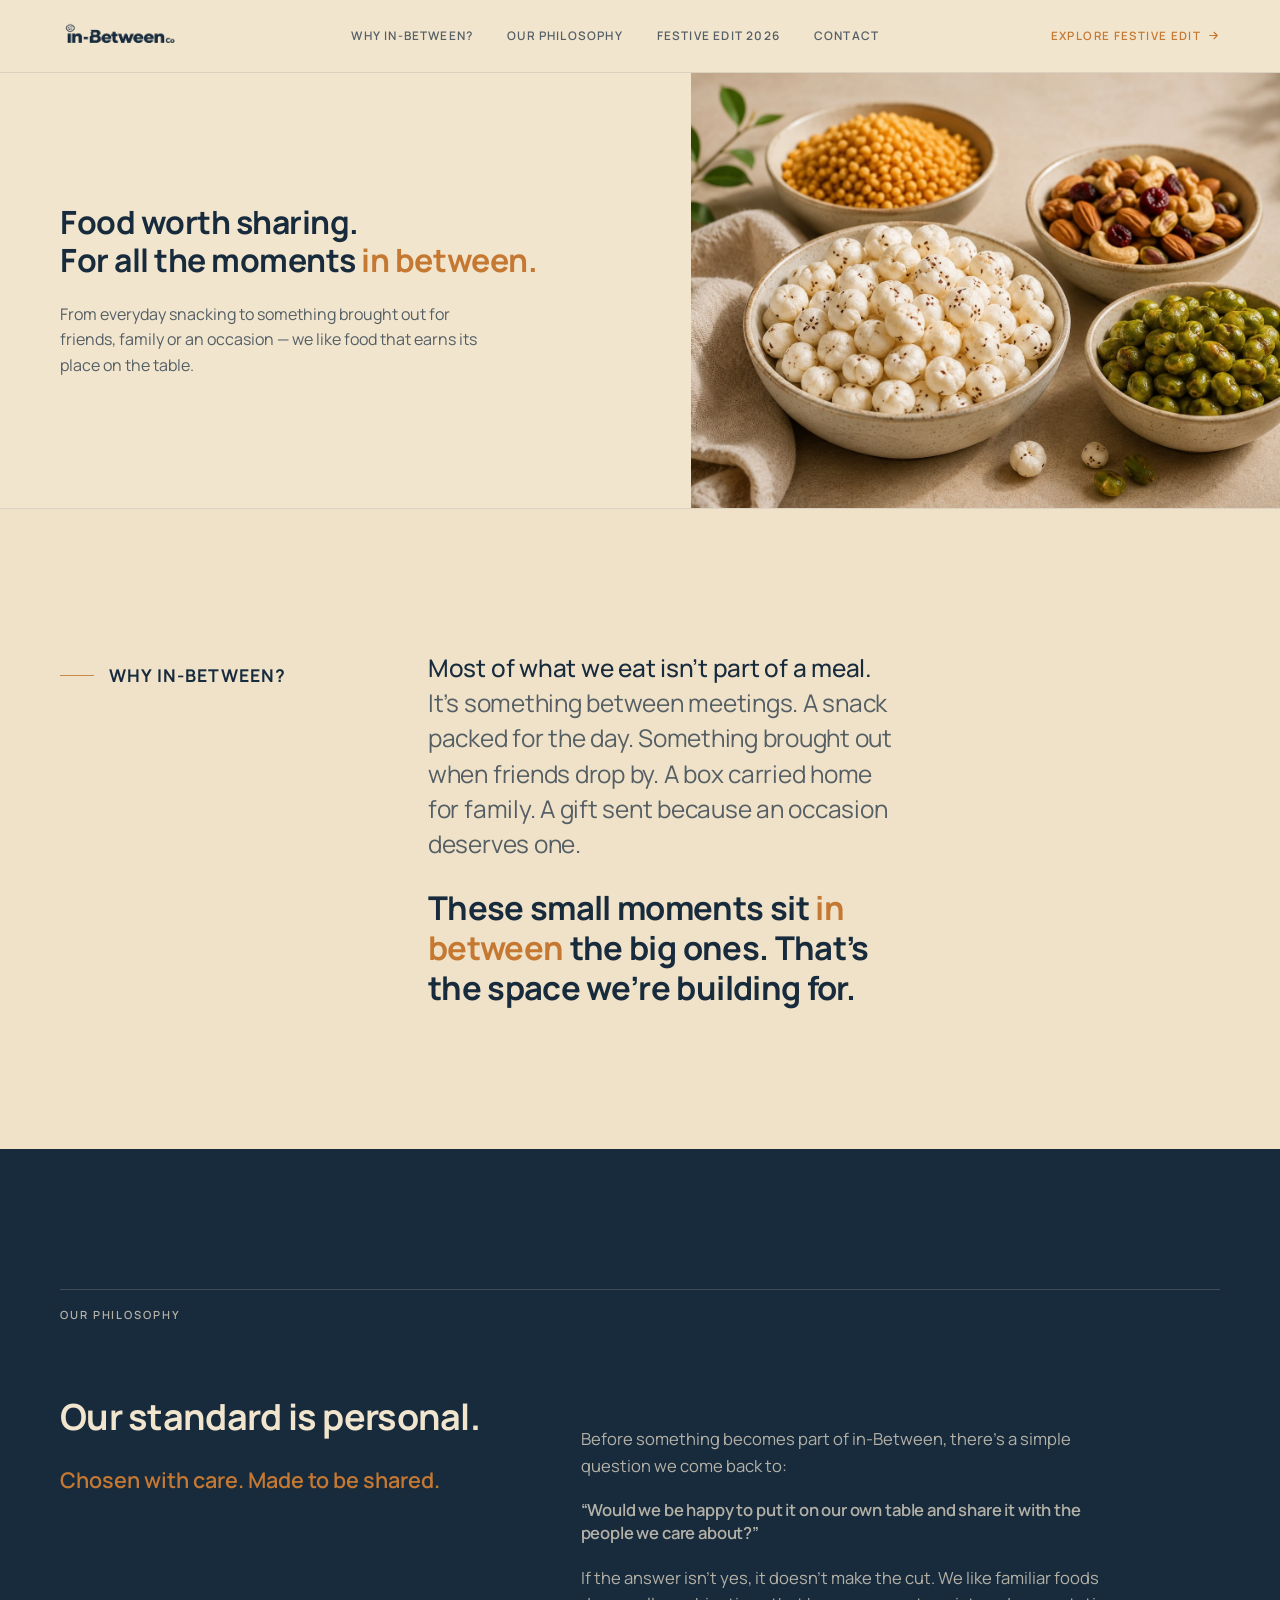
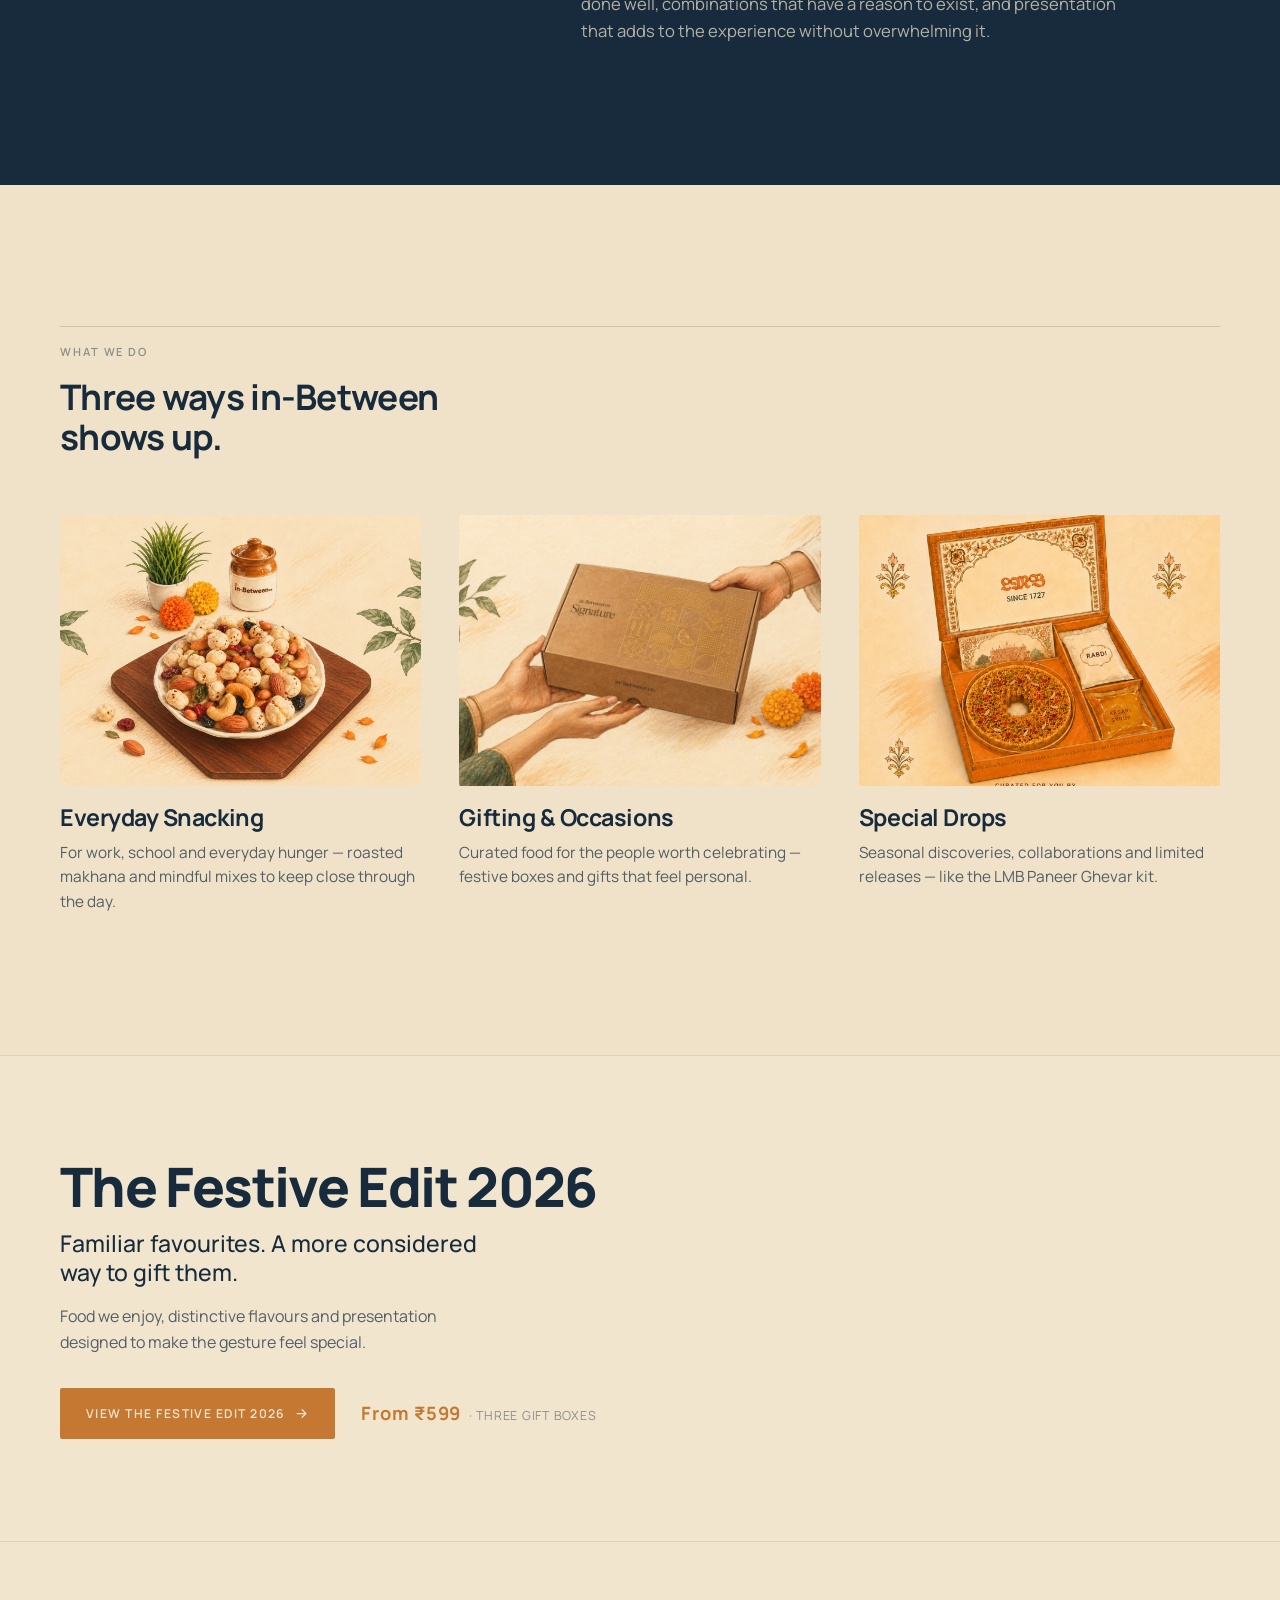
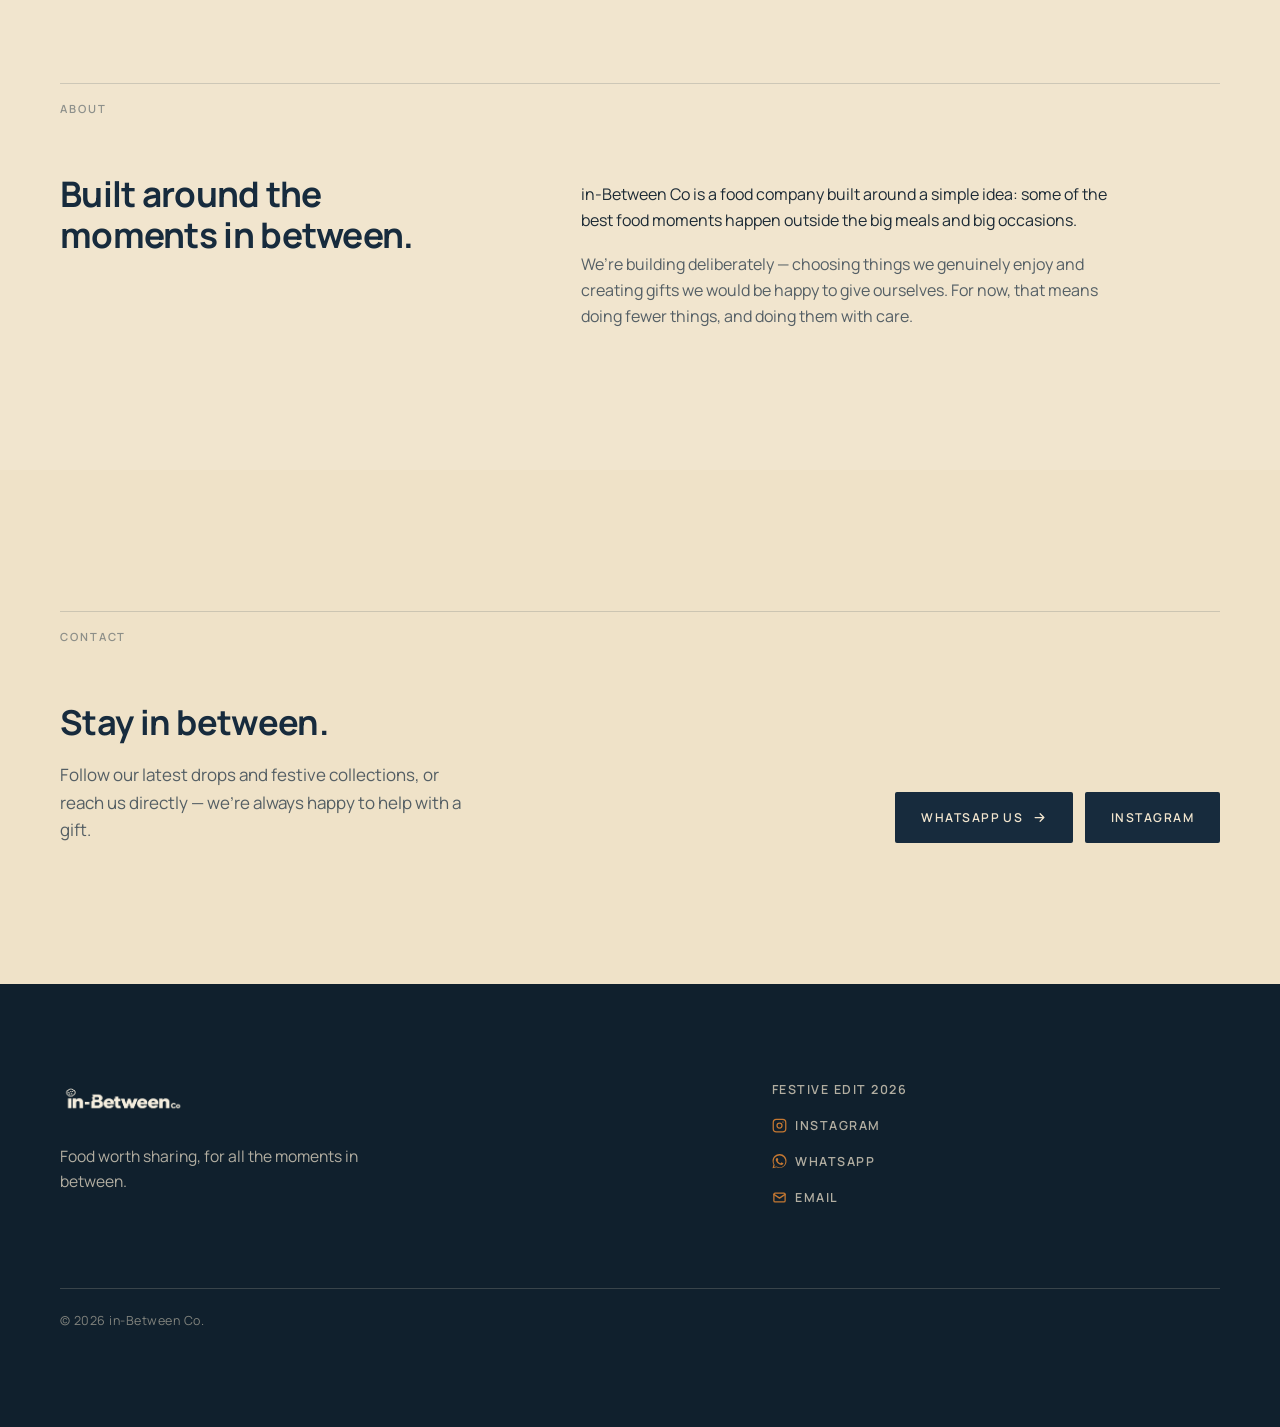
==== commit 1b65f43a: "Festive band: 'View' CTA and remove the box image Change the homepage Festive band button from "Expl" ====
--- a/index.html
+++ b/index.html
@@ -14,7 +14,7 @@
   <link rel="preconnect" href="https://fonts.googleapis.com" />
   <link rel="preconnect" href="https://fonts.gstatic.com" crossorigin />
   <link href="https://fonts.googleapis.com/css2?family=Manrope:wght@300;400;500;600;700;800&display=swap" rel="stylesheet" />
-  <link rel="stylesheet" href="css/styles.css?v=10" />
+  <link rel="stylesheet" href="css/styles.css?v=11" />
   <script>document.documentElement.className += " js";</script>
 </head>
 <body>
@@ -138,15 +138,12 @@
             <p class="festband__sub reveal d1">Familiar favourites. A more considered way to gift them.</p>
             <p class="festband__body reveal d2">Food we enjoy, distinctive flavours and presentation designed to make the gesture feel special.</p>
             <div class="festband__actions reveal d2">
-              <a class="btn btn--saffron" href="festive.html">Explore the Festive Edit 2026
+              <a class="btn btn--saffron" href="festive.html">View the Festive Edit 2026
                 <svg viewBox="0 0 24 24" fill="none" stroke="currentColor" stroke-width="2" stroke-linecap="round" stroke-linejoin="round"><path d="M5 12h14M13 6l6 6-6 6"/></svg>
               </a>
               <span class="festband__note"><b>From ₹599</b> · three gift boxes</span>
             </div>
           </div>
-        </div>
-        <div class="split__media reveal-img">
-          <img src="assets/signature-closed.jpg?v=2" alt="The in-Between Signature festive gift box, closed" width="1050" height="970" loading="lazy" />
         </div>
       </div>
     </section>
--- a/css/styles.css
+++ b/css/styles.css
@@ -302,6 +302,7 @@
 .stdband__row li:not(:last-child)::after { content: "·"; color: var(--saffron); position: absolute; right: -17px; }
 
 .festband { background: var(--cream); color: var(--ink); border-block: 1px solid var(--line-soft); }
+.festband .split { grid-template-columns: 1fr; }
 .festband .split__text { padding-block: clamp(58px, 8vw, 112px); }
 .festband h2 { color: var(--indigo); font-size: clamp(2rem, 4.8vw, 3.4rem); font-weight: 800; letter-spacing: -0.03em; line-height: 1.03; }
 .festband__sub { margin-top: 14px; color: var(--indigo); font-size: clamp(1.1rem, 1.8vw, 1.45rem); font-weight: 500; max-width: 30ch; line-height: 1.3; }
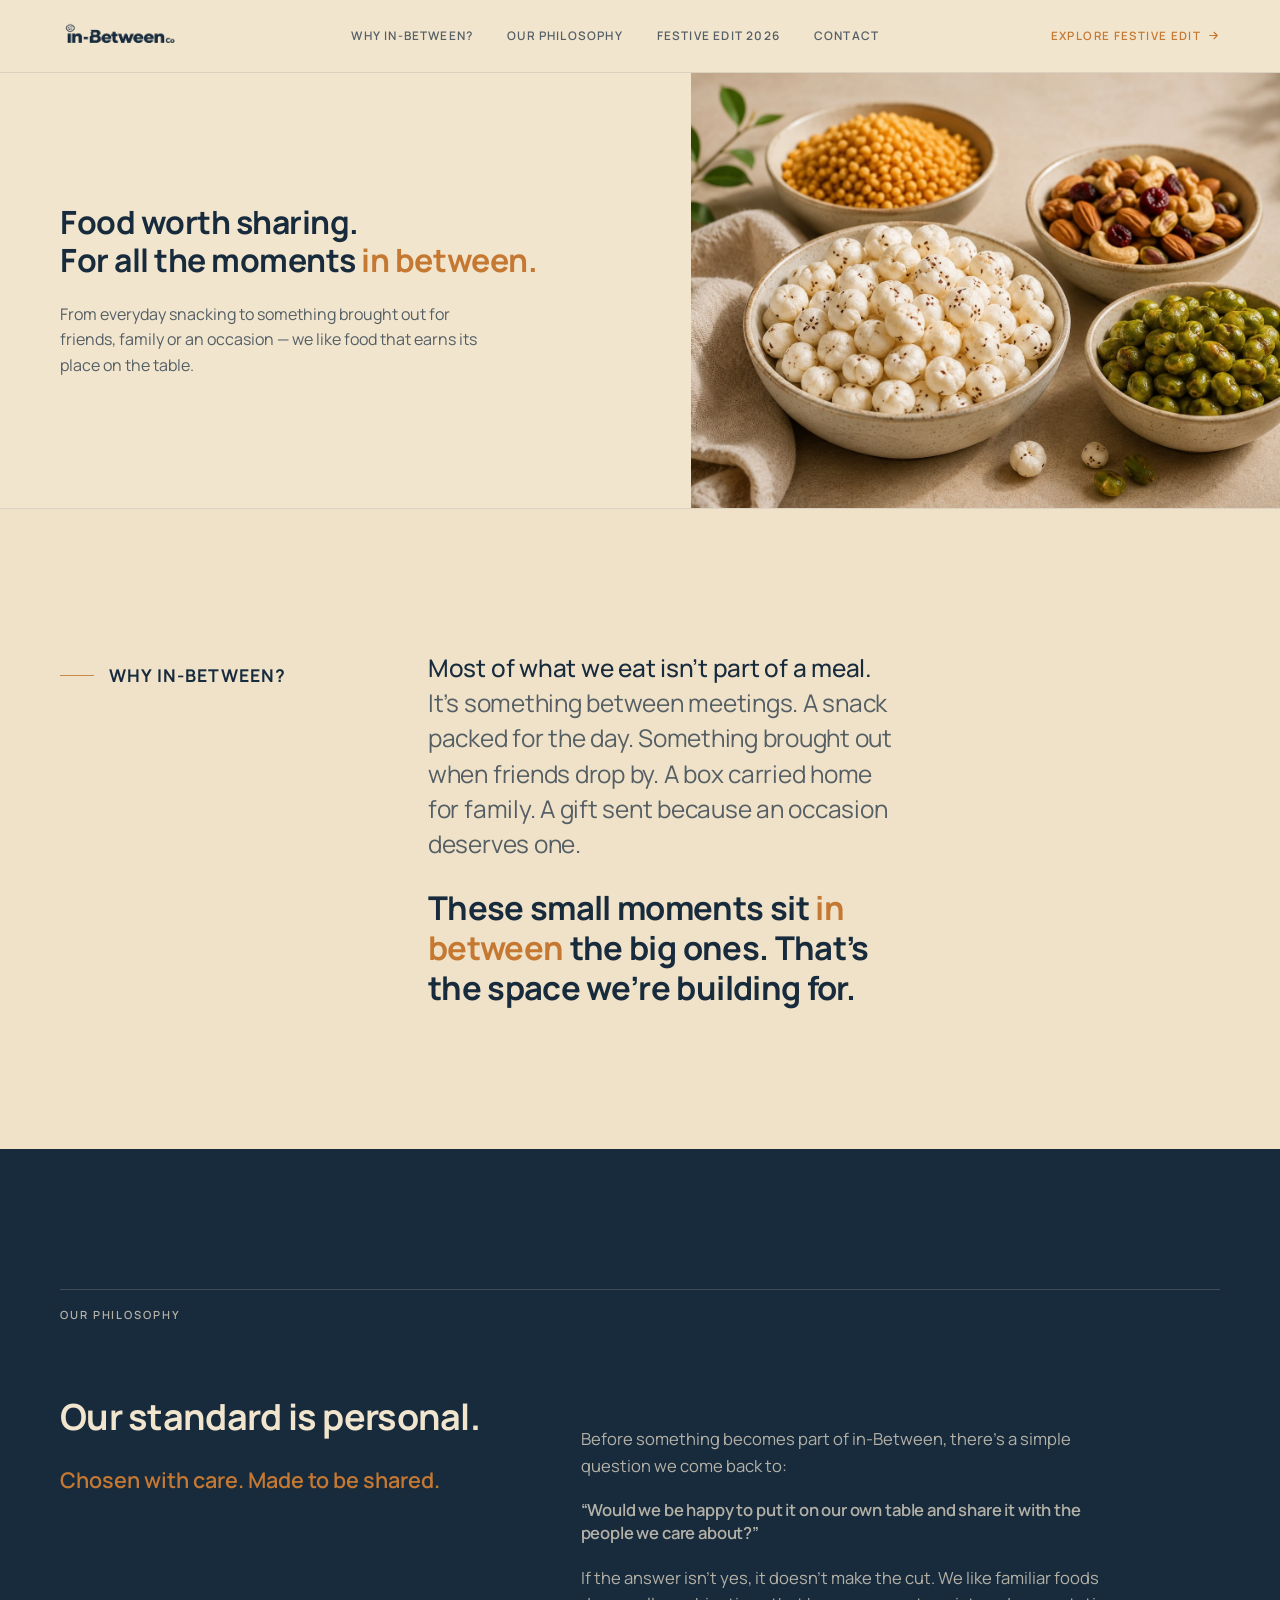
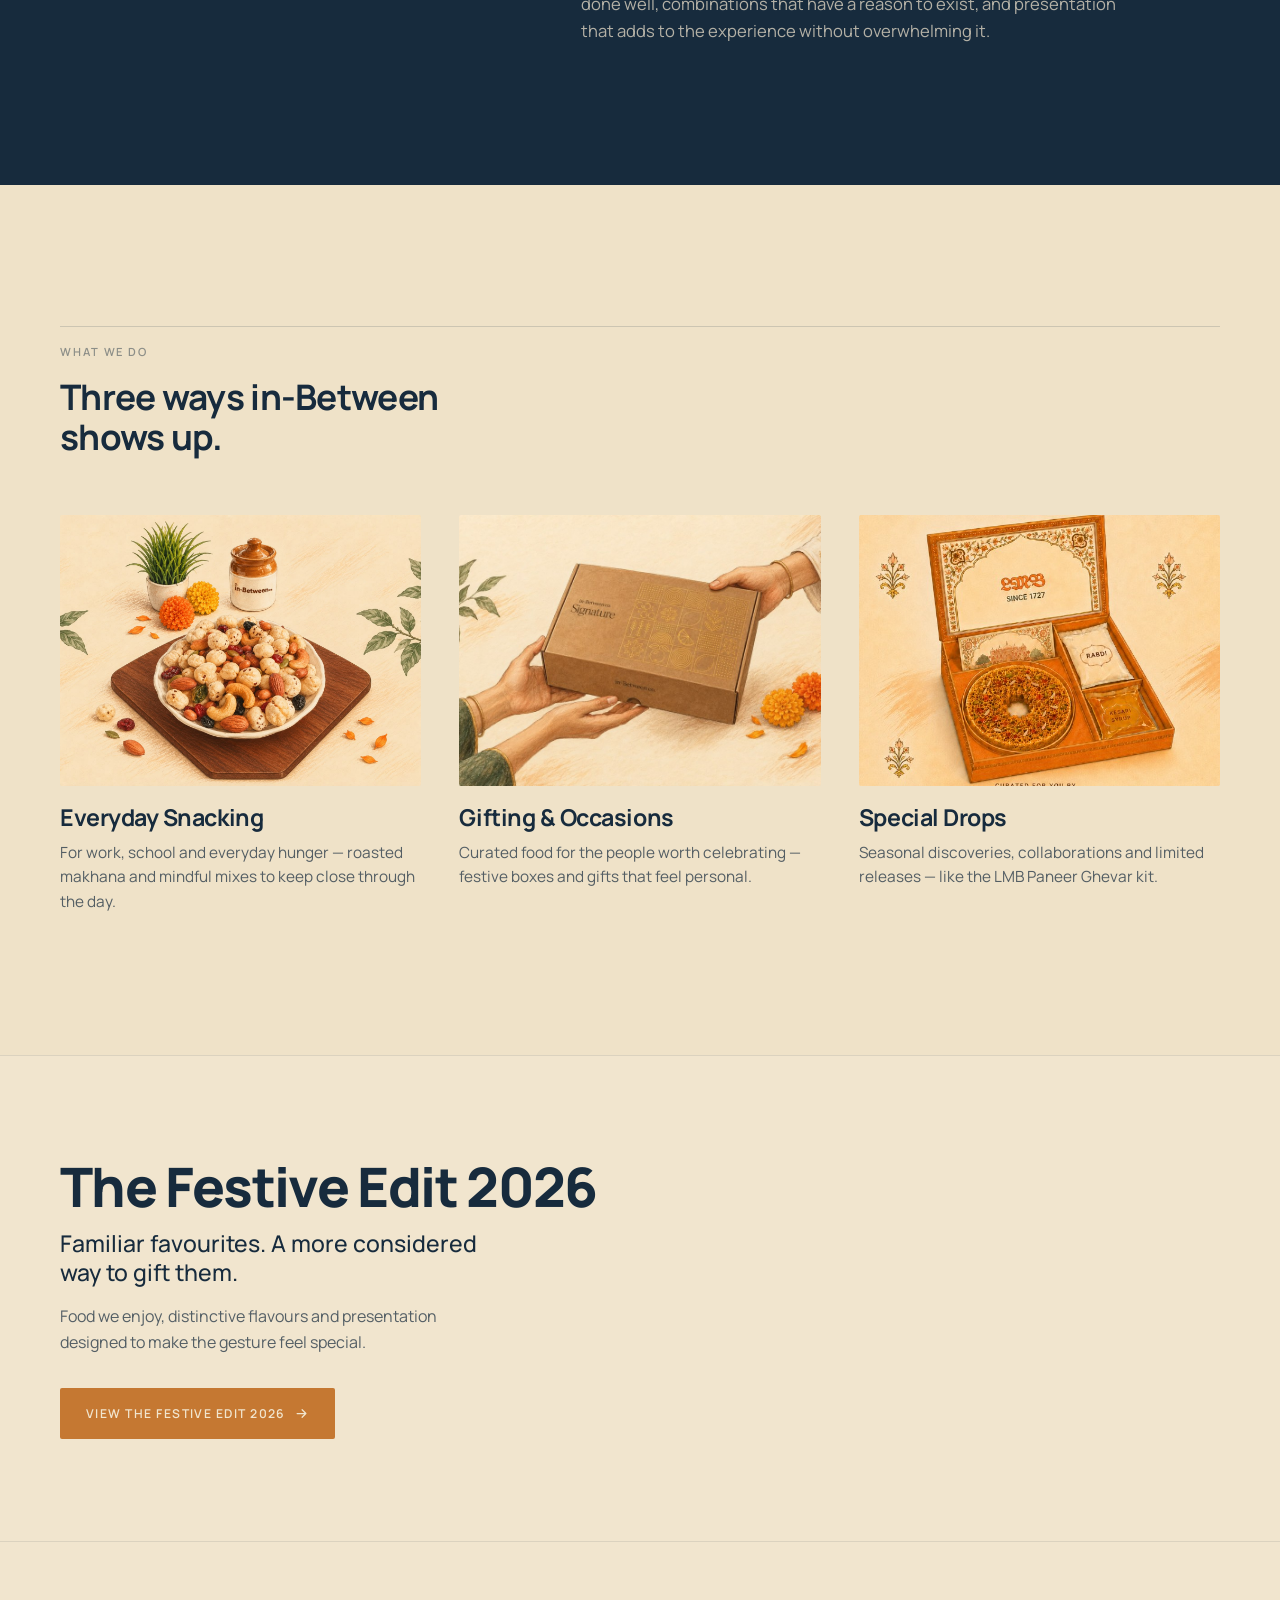
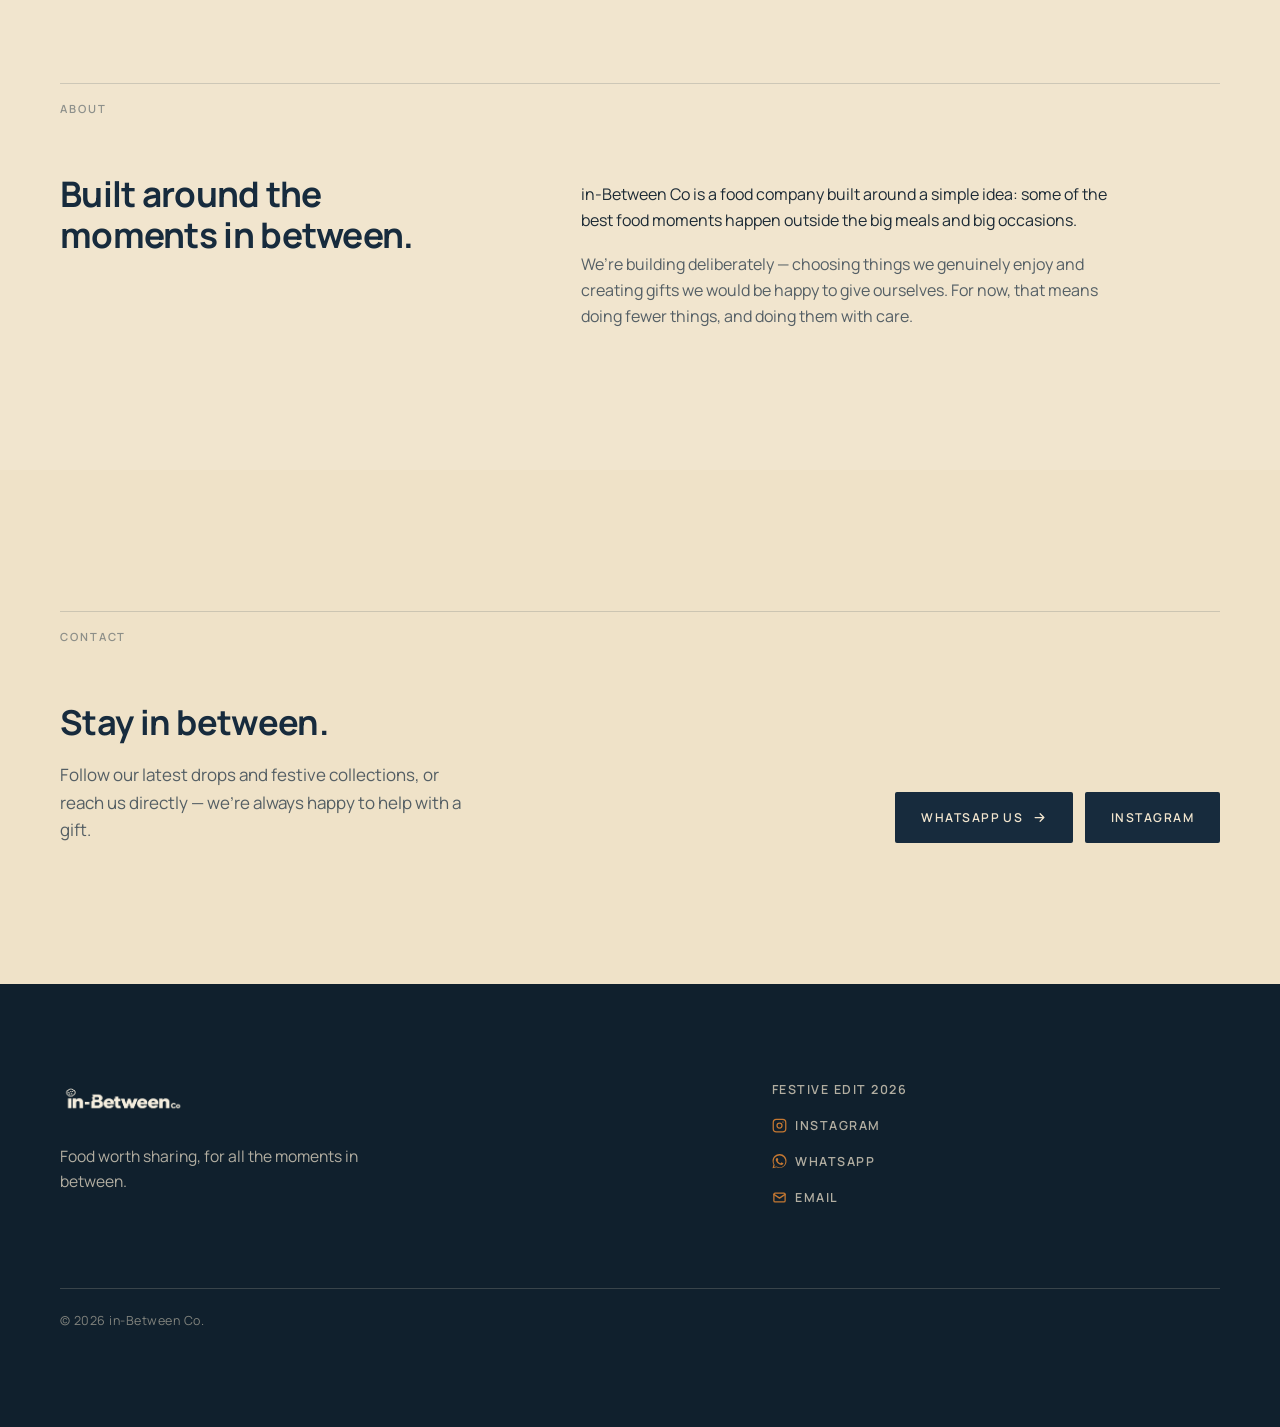
==== commit 8f229deb: "Festive band: remove the 'From ₹599 · three gift boxes' note Co-Authored-By: Claude Opus 4.8 <norepl" ====
--- a/index.html
+++ b/index.html
@@ -141,7 +141,6 @@
               <a class="btn btn--saffron" href="festive.html">View the Festive Edit 2026
                 <svg viewBox="0 0 24 24" fill="none" stroke="currentColor" stroke-width="2" stroke-linecap="round" stroke-linejoin="round"><path d="M5 12h14M13 6l6 6-6 6"/></svg>
               </a>
-              <span class="festband__note"><b>From ₹599</b> · three gift boxes</span>
             </div>
           </div>
         </div>
